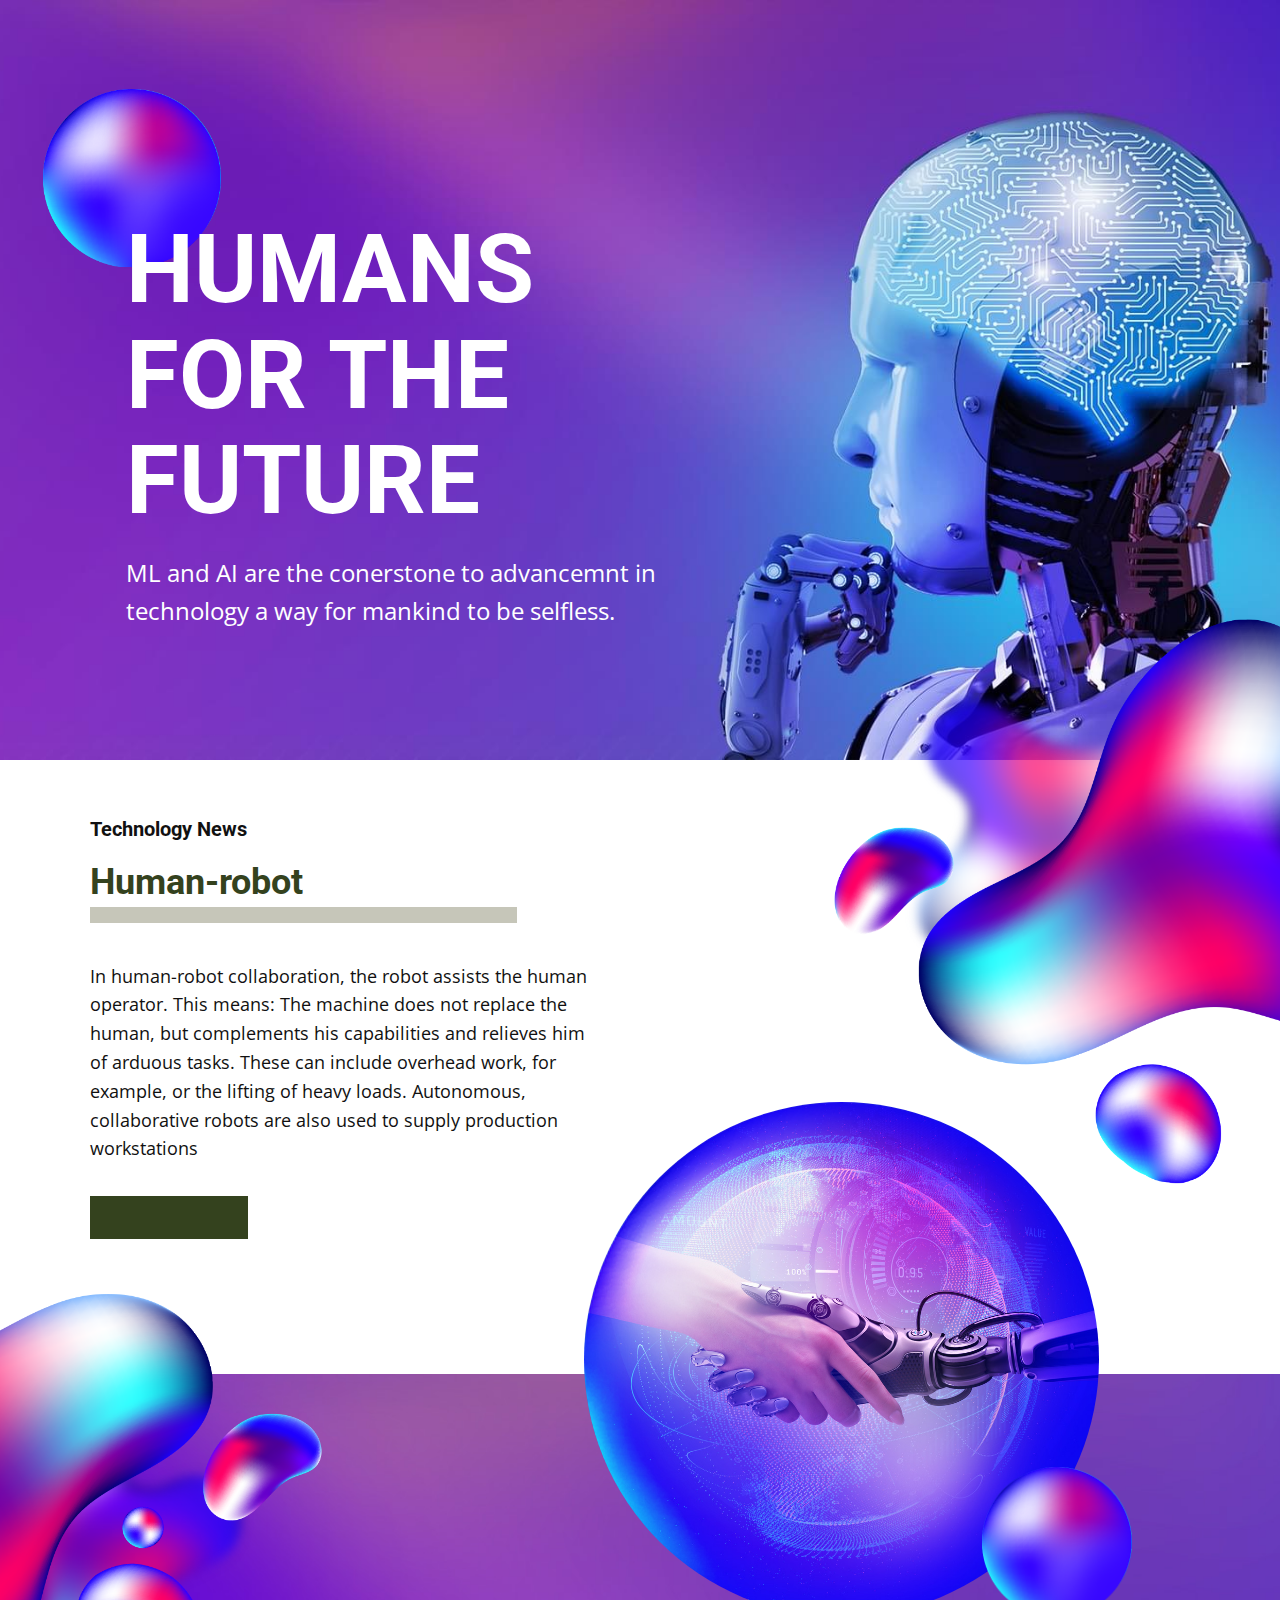
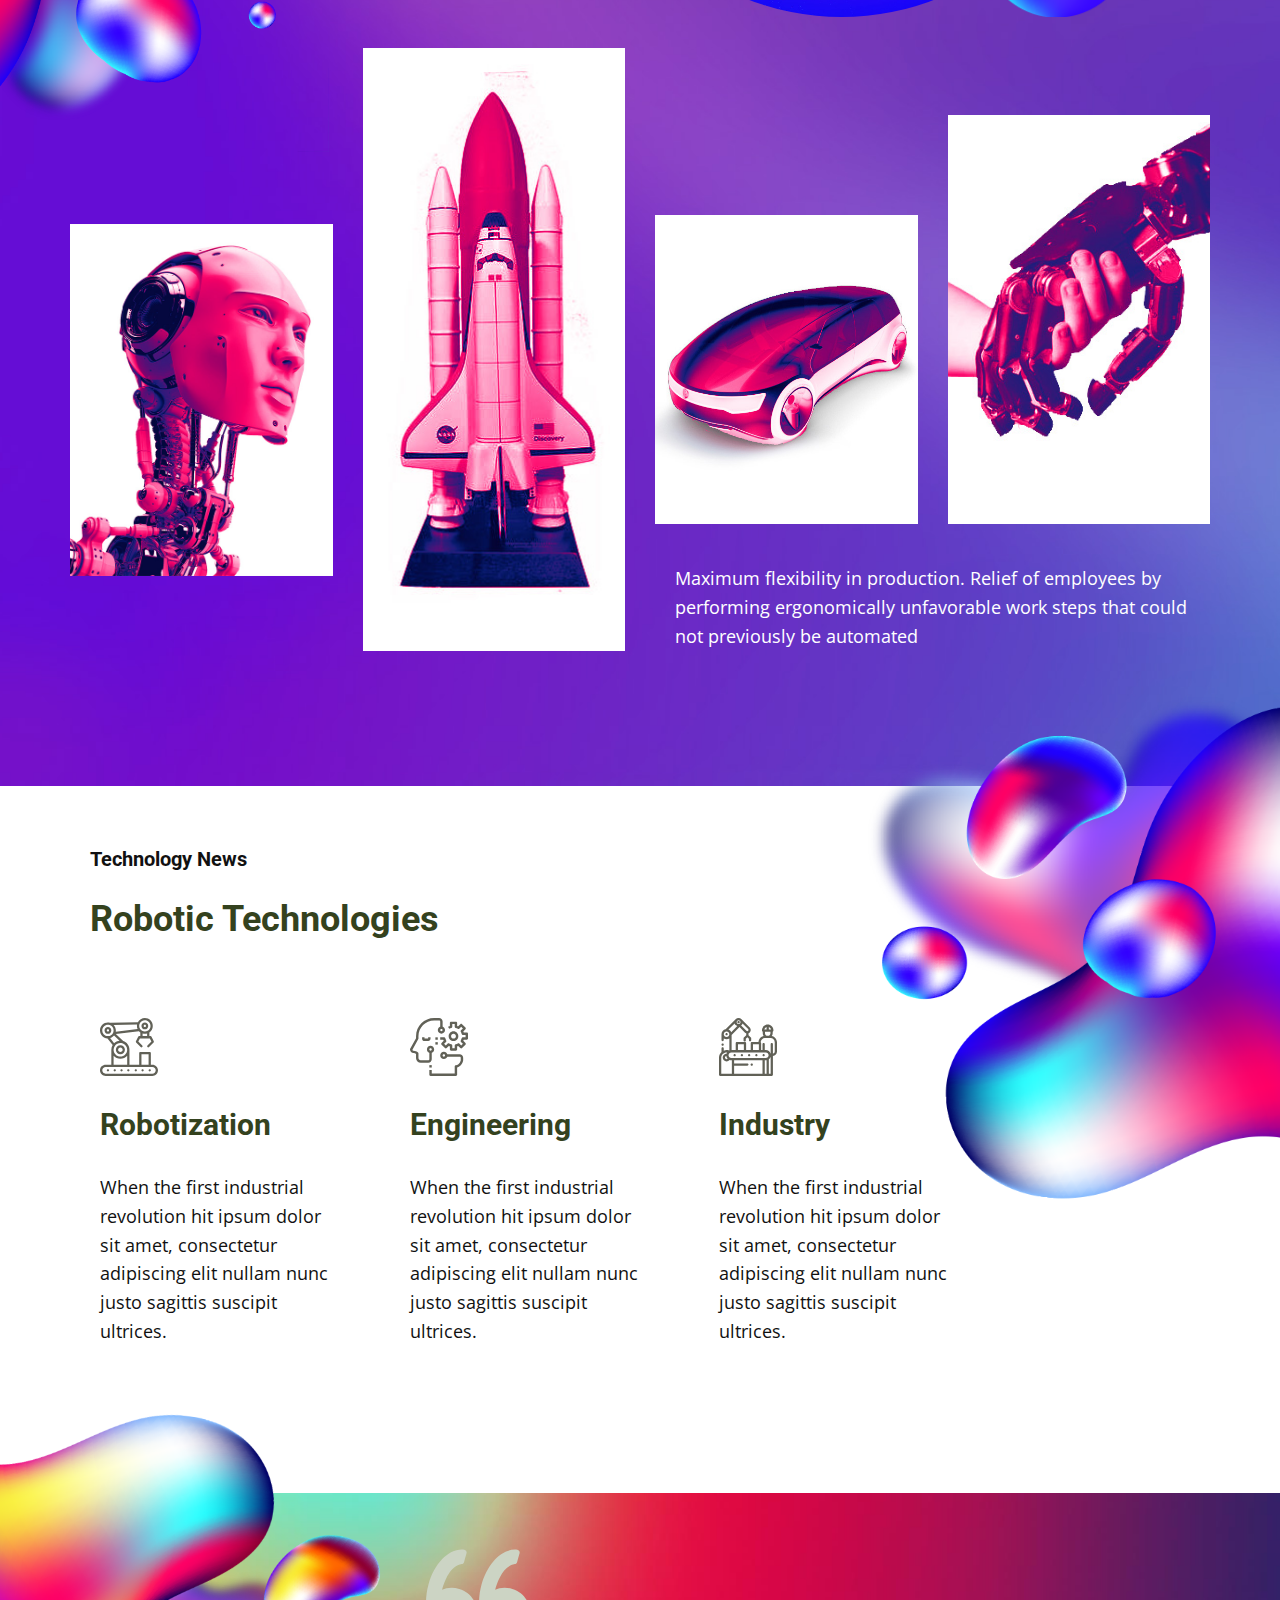
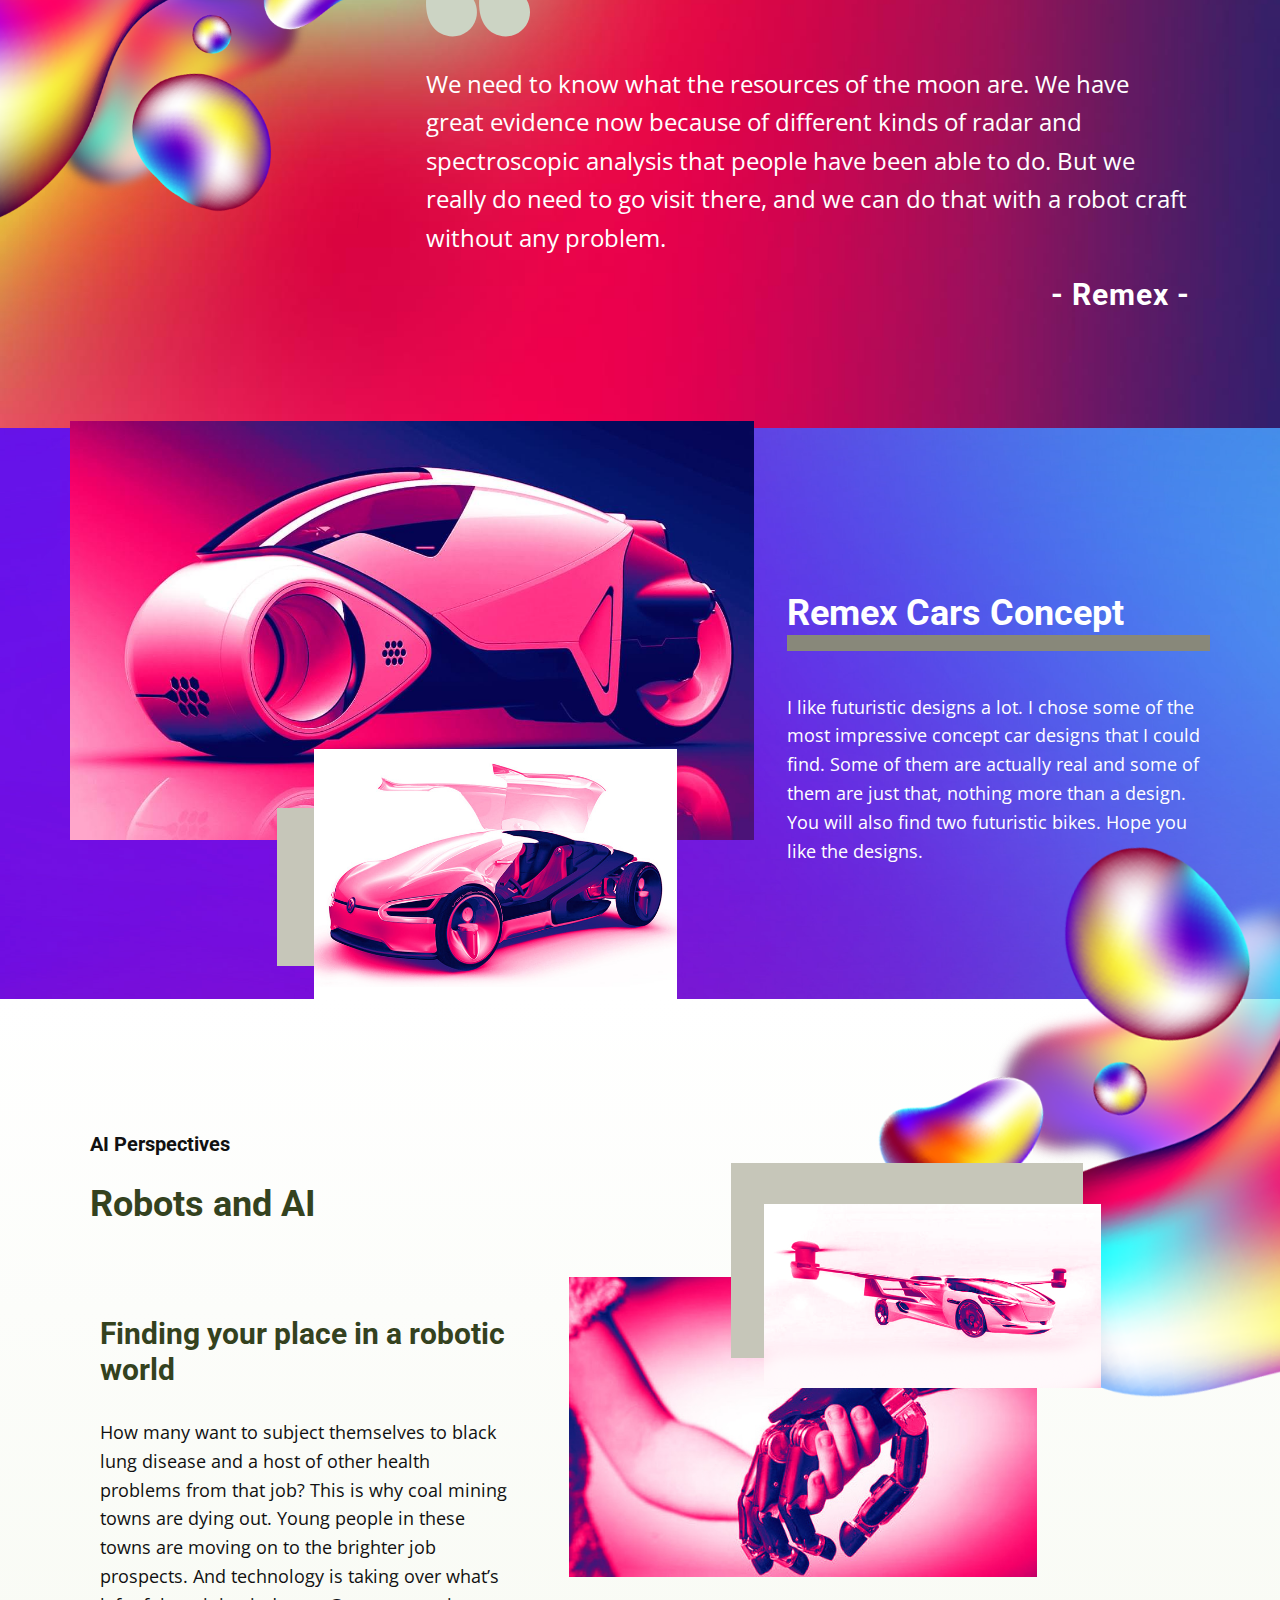
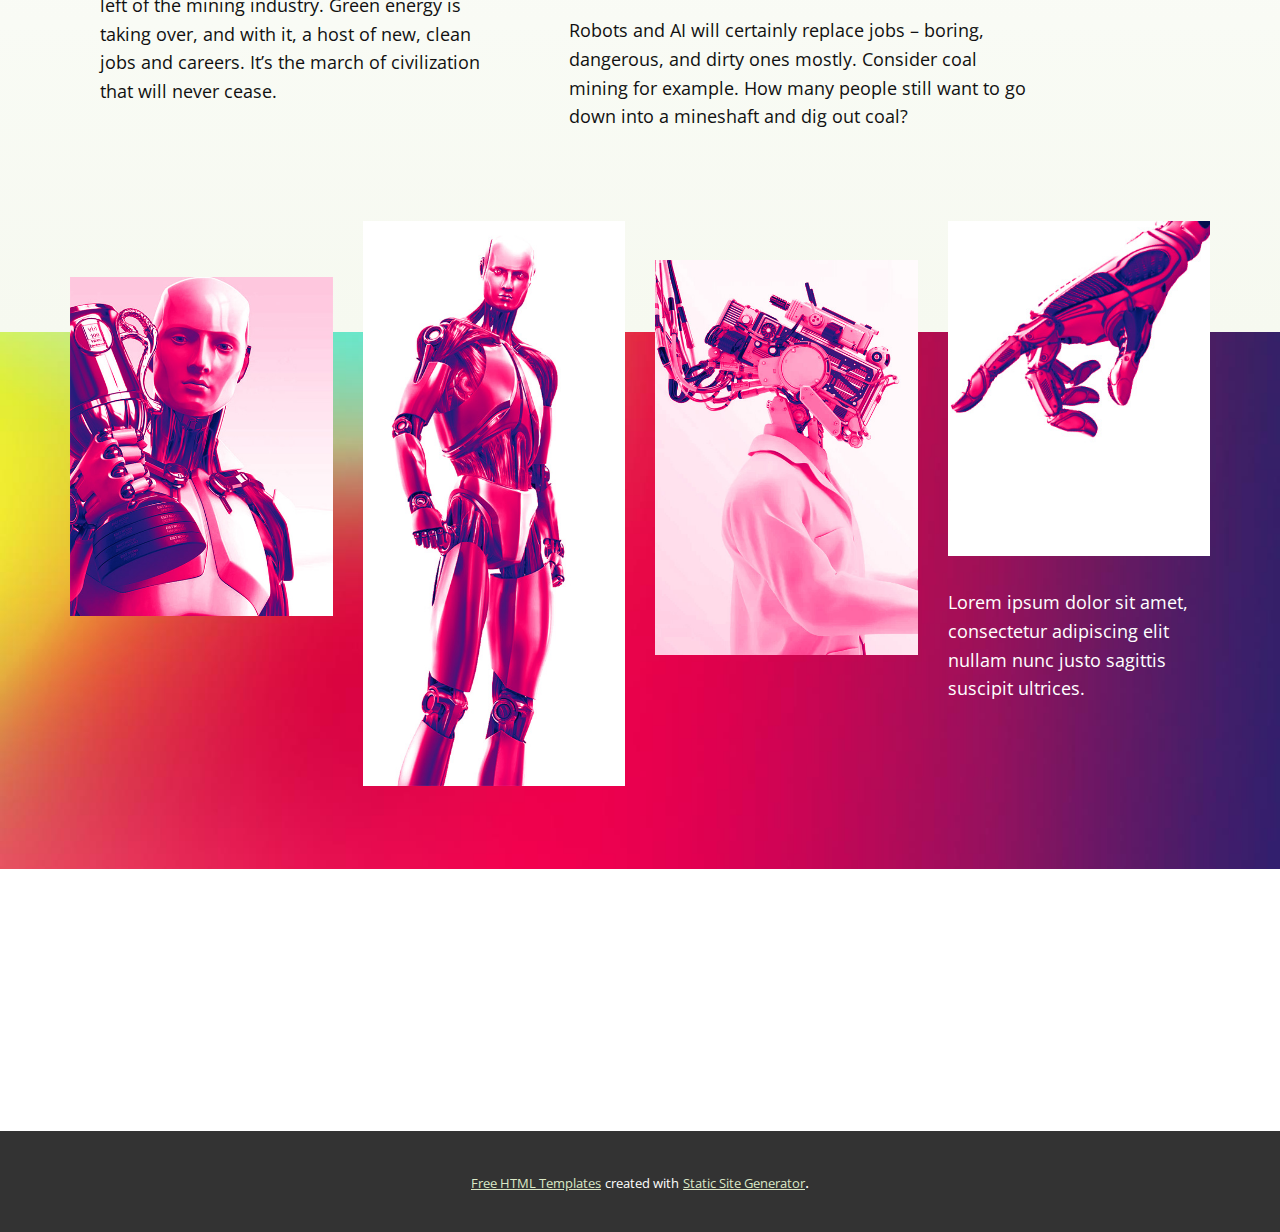
==== index.html @ 930909c8 "modified" ====
<!DOCTYPE html>
<html style="font-size: 16px;" lang="en"><head>
    <meta name="viewport" content="width=device-width, initial-scale=1.0">
    <meta charset="utf-8">
    <meta name="keywords" content="Humans for the Future, Human-robot, Robotic Technologies, Concept Cars, Robots and AI">
    <meta name="description" content="">
    <title>AI Project</title>
    <link rel="stylesheet" href="nicepage.css" media="screen">
    <link rel="stylesheet" href="Home.css" media="screen"> 
    <script class="u-script" type="text/javascript" src="jquery.js" defer=""></script>
    <script class="u-script" type="text/javascript" src="nicepage.js" defer=""></script>
    <meta name="generator" content="Nicepage 5.7.9, nicepage.com">
    <link id="u-theme-google-font" rel="stylesheet" href="https://fonts.googleapis.com/css?family=Roboto:100,100i,300,300i,400,400i,500,500i,700,700i,900,900i|Open+Sans:300,300i,400,400i,500,500i,600,600i,700,700i,800,800i">
    
    
    
    
    
    
    
    
    
    <script type="application/ld+json">{
		"@context": "http://schema.org",
		"@type": "Organization",
		"name": "",
		"logo": "images/default-logo.png"
}</script>
    <meta name="theme-color" content="#34421e">
    <meta property="og:title" content="Home">
    <meta property="og:type" content="website">
  <meta data-intl-tel-input-cdn-path="intlTelInput/"></head>
  <body data-home-page="Home.html" data-home-page-title="Home" class="u-body u-xl-mode" data-lang="en">

          
        
          <div class="u-nav-container-collapse">
            <div class="u-align-center u-black u-container-style u-inner-container-layout u-opacity u-opacity-95 u-sidenav">
              <div class="u-inner-container-layout u-sidenav-overflow">
                <div class="u-menu-close"></div>
                <ul class="u-align-center u-nav u-popupmenu-items u-unstyled u-nav-2"><li class="u-nav-item"><a class="u-button-style u-nav-link" href="Home.html">Home</a>
</li><li class="u-nav-item"><a class="u-button-style u-nav-link" href="About.html">About</a>
</li><li class="u-nav-item"><a class="u-button-style u-nav-link" href="Contact.html">Contact</a>
</li></ul>
              </div>
            </div>
            <div class="u-black u-menu-overlay u-opacity u-opacity-70"></div>
          </div>
        </nav>
        <a href="#" class="u-image u-logo u-image-1" src="">
        </a>
      </div></header> 
    <section class="u-clearfix u-image u-section-1" id="sec-bceb">
      <div class="u-clearfix u-sheet u-sheet-1">
        <img src="images/circlegradient2.png" alt="" class="u-image u-image-default u-image-1">
        <div class="u-container-style u-group u-group-1">
          <div class="u-container-layout u-valign-middle-md u-container-layout-1">
            <h1 class="u-text u-text-body-alt-color u-title u-text-1">Humans for the Future</h1>
            <p class="u-large-text u-text u-text-body-alt-color u-text-variant u-text-2">ML and AI are the conerstone to advancemnt in technology a way for mankind to be selfless.</p>
          </div>
        </div>
      </div>
    </section>
    <section class="u-clearfix u-section-2" id="sec-e50a">
      <img src="images/bubbles2.png" alt="" class="u-image u-image-default u-image-1">
      <div class="u-container-style u-expanded-width-xs u-group u-group-1">
        <div class="u-container-layout u-container-layout-1">
          <h5 class="u-text u-text-1">Technology News</h5>
          <div class="u-border-16 u-border-palette-2-light-1 u-line u-line-horizontal u-line-1"></div>
          <h2 class="u-text u-text-palette-1-base u-text-2">Human-robot</h2>
          <p class="u-text u-text-3">In human-robot collaboration, the robot assists the human operator. This means: The machine does not replace the human, but complements his capabilities and relieves him of arduous tasks. These can include overhead work, for example,
                        or the lifting of heavy loads. Autonomous, collaborative robots are also used to supply production workstations</p>
          <a href="https://nicepage.com/k/home-improvement-website-templates" class="u-btn u-button-style u-text-palette-1-base u-btn-1">learn more</a>
        </div>
      </div>
    </section>
    <section class="u-clearfix u-image u-section-3" id="sec-1848" data-image-width="1980" data-image-height="1038">
      <img src="images/bubbles.png" alt="" class="u-image u-image-default u-image-1" data-image-width="700" data-image-height="813">
      <img src="images/2.jpg" alt="" class="u-border-no-bottom u-border-no-left u-border-no-right u-border-no-top u-image u-image-circle u-image-2">
      <img src="images/circlegradient2.png" alt="" class="u-image u-image-contain u-image-default u-image-3" data-image-width="307" data-image-height="307">
      <div class="u-clearfix u-expanded-width-sm u-expanded-width-xs u-gutter-30 u-layout-wrap u-layout-wrap-1">
        <div class="u-layout">
          <div class="u-layout-row">
            <div class="u-container-style u-layout-cell u-left-cell u-size-15 u-size-30-md u-layout-cell-1">
              <div class="u-container-layout">
                <img class="u-expanded-width u-image u-image-4" src="images/788.jpg">
              </div>
            </div>
            <div class="u-container-style u-layout-cell u-size-15 u-size-30-md u-layout-cell-2">
              <div class="u-container-layout">
                <img class="u-expanded-width u-image u-image-5" src="images/Untitled8.jpg">
              </div>
            </div>
            <div class="u-container-style u-layout-cell u-size-15 u-size-30-md u-layout-cell-3">
              <div class="u-container-layout">
                <img class="u-expanded-width u-image u-image-6" src="images/Untitled10.jpg">
              </div>
            </div>
            <div class="u-container-style u-image u-layout-cell u-right-cell u-size-15 u-size-30-md u-image-7">
              <div class="u-container-layout"></div>
            </div>
          </div>
        </div>
      </div>
      <div class="u-container-style u-expanded-width-sm u-expanded-width-xs u-group u-group-1">
        <div class="u-container-layout u-container-layout-5">
          <p class="u-text u-text-body-alt-color u-text-1">Maximum flexibility in production. Relief of employees by performing ergonomically unfavorable work steps that could not previously be automated&nbsp;</p>
        </div>
      </div>
    </section>
    <section class="u-clearfix u-section-4" id="carousel_b746">
      <img src="images/bubbles4.png" alt="" class="u-image u-image-default u-image-1">
      <div class="u-container-style u-expanded-width-xs u-group u-group-1">
        <div class="u-container-layout u-container-layout-1">
          <h5 class="u-text u-text-1">Technology News</h5>
          <h2 class="u-text u-text-palette-1-base u-text-2">Robotic Technologies</h2>
        </div>
      </div>
      <div class="u-clearfix u-expanded-width-md u-expanded-width-sm u-expanded-width-xs u-gutter-10 u-layout-spacing-vertical u-layout-wrap u-layout-wrap-1">
        <div class="u-layout">
          <div class="u-layout-row">
            <div class="u-align-left u-container-style u-layout-cell u-left-cell u-size-20 u-size-20-md u-layout-cell-1">
              <div class="u-container-layout u-valign-middle-xs u-container-layout-2"><span class="u-align-left u-icon u-text-palette-2-base u-icon-1"><svg class="u-svg-link" preserveAspectRatio="xMidYMin slice" viewBox="0 0 512 512" style=""><use xmlns:xlink="http://www.w3.org/1999/xlink" xlink:href="#svg-5cb5"></use></svg><svg class="u-svg-content" viewBox="0 0 512 512" x="0px" y="0px" id="svg-5cb5" style="enable-background:new 0 0 512 512;"><g><g><path d="M438.942,451.898c-5.518,0-9.997,4.479-9.997,9.997s4.479,9.997,9.997,9.997s9.997-4.479,9.997-9.997    S444.46,451.898,438.942,451.898z"></path>
</g>
</g><g><g><path d="M375.962,451.898c-5.518,0-9.997,4.479-9.997,9.997s4.479,9.997,9.997,9.997s9.997-4.479,9.997-9.997    S381.48,451.898,375.962,451.898z"></path>
</g>
</g><g><g><path d="M315.981,451.898c-5.518,0-9.997,4.479-9.997,9.997s4.479,9.997,9.997,9.997s9.997-4.479,9.997-9.997    S321.499,451.898,315.981,451.898z"></path>
</g>
</g><g><g><path d="M250.002,451.898c-5.518,0-9.997,4.479-9.997,9.997s4.479,9.997,9.997,9.997s9.997-4.479,9.997-9.997    S255.52,451.898,250.002,451.898z"></path>
</g>
</g><g><g><path d="M190.021,451.898c-5.518,0-9.997,4.479-9.997,9.997s4.479,9.997,9.997,9.997s9.997-4.479,9.997-9.997    S195.539,451.898,190.021,451.898z"></path>
</g>
</g><g><g><path d="M130.04,451.898c-5.518,0-9.997,4.479-9.997,9.997s4.479,9.997,9.997,9.997s9.997-4.479,9.997-9.997    S135.558,451.898,130.04,451.898z"></path>
</g>
</g><g><g><path d="M70.059,451.898c-5.518,0-9.997,4.479-9.997,9.997s4.479,9.997,9.997,9.997s9.997-4.479,9.997-9.997    S75.577,451.898,70.059,451.898z"></path>
</g>
</g><g><g><path d="M461.935,411.83h-12.996V309.943c0-5.521-4.476-9.997-9.997-9.997h-82.974c-5.521,0-9.997,4.476-9.997,9.997V411.83    h-85.973V279.952c0-17.576-5.593-34.255-16.176-48.233c-9.723-12.843-23.341-22.586-38.547-27.651l-65.612-62.422l204.269-24.848    c3.594,4.004,7.617,7.559,12.035,10.634v32.558h-9.997c-3.787,0-7.248,2.139-8.941,5.526l-19.994,39.987    c-1.924,3.849-1.17,8.497,1.872,11.539l39.987,39.987c3.904,3.904,10.234,3.904,14.139,0c3.904-3.904,3.904-10.234,0-14.139    l-34.893-34.892l14.009-28.016h87.612l14.009,28.016l-34.893,34.892c-3.904,3.904-3.904,10.234,0,14.139    c1.952,1.952,4.511,2.928,7.069,2.928c2.558,0,5.117-0.976,7.069-2.928l39.987-39.987c3.042-3.043,3.797-7.691,1.872-11.539    l-19.994-39.987c-1.693-3.387-5.155-5.526-8.941-5.526h-9.997v-32.554c18.63-13.008,29.99-34.497,29.99-57.418    c0-38.586-31.392-69.978-69.978-69.978c-25.977,0-49.492,14.25-61.618,36.801L90.729,42.03c-0.877,0.019-1.719,0.161-2.524,0.39    c-5.905-1.579-11.988-2.392-18.146-2.392c-38.586,0-69.978,31.392-69.978,69.978c0,37.28,29.305,67.839,66.088,69.864    l45.451,58.657c-7.583,12.456-11.57,26.627-11.57,41.425v131.877H50.065c-13.368,0-25.939,5.209-35.397,14.668    C5.209,435.956,0,448.526,0,461.895c0,27.606,22.459,50.065,50.065,50.065h411.87c13.368,0,25.939-5.209,35.397-14.668    c9.459-9.458,14.668-22.029,14.668-35.397C512,434.289,489.541,411.83,461.935,411.83z M415.949,159.99h-39.987v-22.91    c6.457,1.921,13.194,2.916,19.994,2.916c6.8,0,13.537-0.995,19.994-2.916V159.99z M349.882,50.598    c0-0.001,0.001-0.002,0.001-0.003c7.839-18.565,25.923-30.56,46.072-30.56c27.561,0,49.984,22.423,49.984,49.984    c0,17.79-9.579,34.382-25.001,43.301c-7.555,4.373-16.194,6.683-24.983,6.683c-8.789,0-17.429-2.311-24.985-6.684    c-5.817-3.365-10.82-7.784-14.874-13.143c-6.623-8.732-10.124-19.161-10.124-30.157C345.973,63.271,347.288,56.737,349.882,50.598    z M365.965,319.94h62.98v91.971h-62.98V319.94z M197.158,222.46c0.006,0.002,0.013,0.004,0.02,0.006    c25.216,7.501,42.827,31.14,42.827,57.487c0,33.074-26.907,59.981-59.981,59.981s-59.981-26.908-59.981-59.981    c0-13.049,4.117-25.449,11.907-35.864c11.45-15.327,28.973-24.117,48.074-24.117C185.884,219.971,191.648,220.808,197.158,222.46z     M240.005,332.767v79.144H120.043v-79.144c14.666,16.636,36.112,27.16,59.981,27.16S225.339,349.402,240.005,332.767z     M327.201,56.991c-0.803,4.264-1.223,8.612-1.223,13.027c0,9.831,2.009,19.336,5.87,28.109l-192.779,23.451    c0.632-3.798,0.968-7.659,0.968-11.572c0-18.577-7.315-35.853-19.619-48.611L327.201,56.991z M68.035,159.938    c-26.626-1.066-47.961-23.05-47.961-49.932c0-27.561,22.423-49.984,49.984-49.984c5.483,0,10.882,0.883,16.046,2.624    c20.3,6.876,33.938,25.908,33.938,47.36c0,6.748-1.316,13.282-3.913,19.426c-0.683,1.617-1.479,3.251-2.354,4.834    c-8.258,14.844-23.587,24.476-40.49,25.594C71.573,159.424,69.761,159.441,68.035,159.938z M89.422,177.238    c13.526-3.916,25.662-11.866,34.681-22.8l48.266,45.919c-17.976,1.753-34.932,9.62-47.902,22.108L89.422,177.238z M483.079,483.04    c-5.651,5.651-13.161,8.764-21.144,8.764H50.065c-16.493,0-29.909-13.417-29.909-29.91c0-7.983,3.113-15.493,8.765-21.145    c5.651-5.651,13.161-8.764,21.144-8.764h59.981c0.414,0,0.82-0.032,1.221-0.081h137.515c0.401,0.049,0.807,0.081,1.221,0.081    h105.966c0.414,0,0.82-0.032,1.221-0.081h80.534c0.401,0.049,0.807,0.081,1.221,0.081h22.993c16.492,0,29.909,13.417,29.909,29.91    C491.844,469.878,488.731,477.388,483.079,483.04z"></path>
</g>
</g><g><g><path d="M395.956,40.028c-16.537,0-29.991,13.454-29.991,29.991c0,16.537,13.454,29.99,29.991,29.99    c16.537,0,29.99-13.454,29.99-29.99C425.946,53.482,412.492,40.028,395.956,40.028z M395.956,80.016    c-5.512,0-9.997-4.485-9.997-9.997s4.485-9.997,9.997-9.997s9.997,4.485,9.997,9.997S401.468,80.016,395.956,80.016z"></path>
</g>
</g><g><g><path d="M70.059,80.016c-16.537,0-29.991,13.454-29.991,29.991c0,16.537,13.454,29.99,29.991,29.99s29.991-13.454,29.991-29.99    C100.049,93.469,86.596,80.016,70.059,80.016z M70.059,120.003c-5.512,0-9.997-4.485-9.997-9.997c0-5.512,4.485-9.997,9.997-9.997    s9.997,4.485,9.997,9.997C80.056,115.518,75.571,120.003,70.059,120.003z"></path>
</g>
</g><g><g><path d="M180.024,239.965c-22.049,0-39.987,17.937-39.987,39.987c0,22.049,17.938,39.987,39.987,39.987    s39.987-17.938,39.987-39.987C220.011,257.903,202.073,239.965,180.024,239.965z M180.024,299.946    c-11.025,0-19.994-8.969-19.994-19.994c0-11.024,8.969-19.994,19.994-19.994c11.024,0,19.994,8.969,19.994,19.994    C200.018,290.977,191.049,299.946,180.024,299.946z"></path>
</g>
</g></svg></span>
                <h3 class="u-text u-text-palette-1-base u-text-3">Robotization</h3>
                <p class="u-text u-text-4">When the first industrial revolution hit ipsum dolor sit amet, consectetur adipiscing elit nullam nunc justo sagittis suscipit ultrices.</p>
              </div>
            </div>
            <div class="u-align-left u-container-style u-layout-cell u-size-20 u-size-20-md u-layout-cell-2">
              <div class="u-container-layout u-valign-middle-xs u-container-layout-3"><span class="u-align-left u-icon u-text-palette-2-base u-icon-2"><svg class="u-svg-link" preserveAspectRatio="xMidYMin slice" viewBox="0 0 512.014 512.014" style=""><use xmlns:xlink="http://www.w3.org/1999/xlink" xlink:href="#svg-58b4"></use></svg><svg class="u-svg-content" viewBox="0 0 512.014 512.014" x="0px" y="0px" id="svg-58b4" style="enable-background:new 0 0 512.014 512.014;"><g><g><path d="M256.013,0.014h-42.667c-88.324,0.1-159.9,71.676-160,160v17.931L1.336,272.195c-0.866,1.579-1.321,3.351-1.323,5.152    c-0.018,0.606-0.018,1.213,0,1.819c0.502,17.171,14.829,30.684,32,30.181c7.758,0.431,15.2,3.218,21.333,7.989v34.677    c-0.024,0.815-0.024,1.631,0,2.447c0.676,22.888,19.778,40.896,42.667,40.22h64c0.606,0.018,1.213,0.018,1.819,0    c17.171-0.502,30.684-14.829,30.181-32v-64H170.68v64c0.062,0.634,0.062,1.273,0,1.907c-0.527,5.365-5.302,9.286-10.667,8.76h-64    c-0.851,0.054-1.705,0.054-2.556,0c-11.076-0.706-19.483-10.257-18.777-21.333v-39.765c0.001-3.055-1.308-5.964-3.595-7.989    c-10.698-9.857-24.539-15.612-39.072-16.245c-0.047,0.006-0.095,0.011-0.142,0.016c-5.143,0.545-9.755-3.182-10.301-8.326    l51.787-93.867c0.866-1.579,1.321-3.351,1.323-5.152v-20.672C74.768,83.467,136.8,21.435,213.347,21.347h42.539    c0.649-0.069,1.304-0.073,1.954-0.012c5.39,0.507,9.348,5.288,8.841,10.678v53.333h21.333V32.014c0.018-0.606,0.018-1.213,0-1.819    C287.511,13.024,273.184-0.489,256.013,0.014z"></path>
</g>
</g><g><g><path d="M437.347,320.014H320.013v21.333h117.333c0.634-0.062,1.273-0.062,1.907,0c5.365,0.527,9.287,5.302,8.76,10.667v20.16    c-1.536,6.368-11.819,43.84-42.667,43.84c-5.891,0-10.667,4.776-10.667,10.667v64H192.013v-32H170.68v42.667    c0,5.891,4.776,10.667,10.667,10.667h224v0c5.891,0,10.667-4.776,10.667-10.667v-64.939c33.344-6.304,49.237-41.483,53.12-60.928    c0.143-0.702,0.214-1.417,0.213-2.133v-21.333c0.018-0.606,0.018-1.213,0-1.819C468.845,333.024,454.518,319.511,437.347,320.014z    "></path>
</g>
</g><g><g><path d="M501.347,128.014h-26.891c-1.129-3.169-2.421-6.277-3.872-9.312l19.029-19.029c4.164-4.165,4.164-10.917,0-15.083    l-30.176-30.176c-4.165-4.164-10.917-4.164-15.083,0l-19.029,19.029c-3.036-1.445-6.144-2.733-9.312-3.861V42.68    c0-5.891-4.776-10.667-10.667-10.667H362.68c-5.891,0-10.667,4.776-10.667,10.667v26.901c-5.808,2.051-11.402,4.662-16.704,7.797    l10.837,18.368c5.998-3.531,12.461-6.206,19.2-7.947c4.709-1.216,7.999-5.462,8-10.325V53.347h21.333v24.128    c-0.006,4.861,3.275,9.111,7.979,10.336c6.739,1.741,13.202,4.416,19.2,7.947c4.192,2.477,9.529,1.801,12.971-1.643l17.067-17.067    l15.093,15.061l-17.067,17.067c-3.447,3.439-4.127,8.777-1.653,12.971c3.538,5.997,6.22,12.46,7.968,19.2    c1.215,4.705,5.456,7.994,10.315,8h24.128v21.323h-24.107c-4.859,0.006-9.1,3.295-10.315,8c-1.748,6.74-4.43,13.203-7.968,19.2    c-2.474,4.194-1.794,9.531,1.653,12.971l17.067,17.067l-15.083,15.083l-17.067-17.067c-3.442-3.444-8.779-4.12-12.971-1.643    c-5.998,3.531-12.461,6.206-19.2,7.947c-4.709,1.216-7.999,5.462-8,10.325v24.128h-21.333v-24.117    c-0.001-4.863-3.291-9.11-8-10.325c-6.739-1.741-13.202-4.416-19.2-7.947c-4.192-2.477-9.529-1.801-12.971,1.643L316.12,243    l-15.083-15.083l17.067-17.067c3.447-3.439,4.128-8.777,1.653-12.971c-3.538-5.997-6.22-12.46-7.968-19.2    c-1.215-4.705-5.456-7.994-10.315-8H266.68v21.333h26.901c1.125,3.169,2.414,6.277,3.861,9.312l-19.029,19.029    c-4.164,4.165-4.164,10.917,0,15.083l30.176,30.176c4.165,4.164,10.917,4.164,15.083,0l19.029-19.029    c3.036,1.445,6.144,2.733,9.312,3.861v26.901c0,5.891,4.776,10.667,10.667,10.667h42.667l0,0c5.891,0,10.667-4.776,10.667-10.667    v-26.891c3.168-1.128,6.276-2.417,9.312-3.861l19.029,19.019c4.165,4.164,10.917,4.164,15.083,0l30.176-30.176    c4.164-4.165,4.164-10.917,0-15.083l-19.04-19.029c1.451-3.035,2.743-6.143,3.872-9.312h26.901    c5.891,0,10.667-4.776,10.667-10.667V138.68C512.013,132.789,507.238,128.014,501.347,128.014z"></path>
</g>
</g><g><g><path d="M384.013,117.347c-23.564,0-42.667,19.103-42.667,42.667s19.102,42.667,42.667,42.667    c23.564,0,42.667-19.103,42.667-42.667S407.578,117.347,384.013,117.347z M384.013,181.347c-11.782,0-21.333-9.551-21.333-21.333    c0-11.782,9.551-21.333,21.333-21.333c11.782,0,21.333,9.551,21.333,21.333C405.347,171.796,395.796,181.347,384.013,181.347z"></path>
</g>
</g><g><g><path d="M160.013,170.68v10.667h-32V170.68H106.68v10.667c-0.006,0.295-0.006,0.589,0,0.884    c0.244,11.538,9.795,20.693,21.333,20.449h32c0.295,0.006,0.589,0.006,0.884,0c11.538-0.244,20.693-9.795,20.449-21.333V170.68    H160.013z"></path>
</g>
</g><g><g><path d="M298.68,298.68c-17.673,0-32,14.327-32,32c0,17.673,14.327,32,32,32c17.673,0,32-14.327,32-32    C330.68,313.007,316.353,298.68,298.68,298.68z M298.68,341.347c-5.891,0-10.667-4.776-10.667-10.667    c0-5.891,4.776-10.667,10.667-10.667c5.891,0,10.667,4.776,10.667,10.667C309.347,336.571,304.571,341.347,298.68,341.347z"></path>
</g>
</g><g><g><path d="M181.347,245.347c-17.673,0-32,14.327-32,32c0,17.673,14.327,32,32,32c17.673,0,32-14.327,32-32    C213.347,259.674,199.02,245.347,181.347,245.347z M181.347,288.014c-5.891,0-10.667-4.776-10.667-10.667    c0-5.891,4.776-10.667,10.667-10.667c5.891,0,10.667,4.776,10.667,10.667C192.013,283.238,187.238,288.014,181.347,288.014z"></path>
</g>
</g><g><g><path d="M277.347,74.68c-17.673,0-32,14.327-32,32c0,17.673,14.327,32,32,32c17.673,0,32-14.327,32-32    C309.347,89.007,295.02,74.68,277.347,74.68z M277.347,117.347c-5.891,0-10.667-4.776-10.667-10.667s4.776-10.667,10.667-10.667    c5.891,0,10.667,4.776,10.667,10.667S283.238,117.347,277.347,117.347z"></path>
</g>
</g><g><g><rect x="224.013" y="170.68" width="21.333" height="21.333"></rect>
</g>
</g><g><g><rect x="224.013" y="213.347" width="21.333" height="21.333"></rect>
</g>
</g><g><g><rect x="170.68" y="416.014" width="21.333" height="21.333"></rect>
</g>
</g></svg></span>
                <h3 class="u-text u-text-palette-1-base u-text-5">Engineering</h3>
                <p class="u-text u-text-6">When the first industrial revolution hit ipsum dolor sit amet, consectetur adipiscing elit nullam nunc justo sagittis suscipit ultrices.</p>
              </div>
            </div>
            <div class="u-align-left u-container-style u-layout-cell u-right-cell u-size-20 u-size-20-md u-layout-cell-3">
              <div class="u-container-layout u-valign-middle-xs u-container-layout-4"><span class="u-align-left u-icon u-text-palette-2-base u-icon-3"><svg class="u-svg-link" preserveAspectRatio="xMidYMin slice" viewBox="0 0 512 512" style=""><use xmlns:xlink="http://www.w3.org/1999/xlink" xlink:href="#svg-cdce"></use></svg><svg class="u-svg-content" viewBox="0 0 512 512" id="svg-cdce"><path d="m466.070312 158.75c4.988282-7.136719 7.929688-15.808594 7.929688-25.15625v-13.039062c3.832031-1.402344 6.574219-5.070313 6.574219-9.386719v-3.097657c0-27.886718-22.6875-50.574218-50.574219-50.574218s-50.574219 22.6875-50.574219 50.574218v3.097657c0 4.316406 2.742188 7.984375 6.574219 9.386719v13.039062c0 9.347656 2.9375 18.019531 7.929688 25.15625-25.0625 5.132812-44.222657 26.628906-45.8125 52.796875h-58.117188c-5.523438 0-10 4.476563-10 10v62h-40.566406v-62c0-5.523437-4.480469-10-10-10h-72c-5.523438 0-10 4.476563-10 10v62h-36v-133.421875l69.703125-69.703125 46.523437 46.519531c3.707032 3.710938 8.136719 6.273438 12.839844 7.695313v16.886719l-20.902344 20.902343c-1.875 1.875-2.929687 4.417969-2.929687 7.070313v18.46875c0 5.519531 4.480469 10 10 10 5.523437 0 10-4.480469 10-10v-14.324219l13.832031-13.832031 13.832031 13.832031v12.824219c0 5.523437 4.480469 10 10 10 5.523438 0 10-4.476563 10-10v-16.96875c0-2.652344-1.054687-5.195313-2.929687-7.070313l-20.902344-20.902343v-17.59375c3.9375-1.5 7.628906-3.824219 10.796875-6.988282 5.828125-5.828125 9.039063-13.578125 9.039063-21.820312 0-8.242188-3.210938-15.988282-9.039063-21.816406l-72.574219-72.578126c-.019531-.015624-.039062-.03125-.054687-.046874-14.355469-14.265626-37.640625-14.238282-51.964844.078124l-88.542969 88.542969c-20.5625 4.011719-36.136718 22.152344-36.136718 43.875v51.789063c0 5.519531 4.480468 10 10 10 5.523437 0 10-4.480469 10-10v-14.558594c7.082031 4.71875 15.578124 7.472656 24.703124 7.472656 9.128907 0 17.625-2.753906 24.707032-7.472656v106.714844c-.472656.199218-.933594.414062-1.398438.628906-7.449218-2.777344-15.277344-4.203125-23.308594-4.203125-8.726562 0-17.058593 1.699219-24.703124 4.757813v-19.34375c0-5.519532-4.476563-10-10-10-5.523438 0-10 4.480468-10 10v31.816406c-13.515626 12.222656-22.023438 29.882812-22.023438 49.496094v151.691406c0 5.519531 4.476562 10 10 10h456c5.519531 0 10-4.480469 10-10v-166.808594c20.078125-1.363281 36-18.125 36-38.546875v-81.546875c0-27.738281-19.75-50.953125-45.929688-56.3125zm-36.609374-1.167969c-12.984376-.289062-23.460938-10.933593-23.460938-23.988281v-12.425781h48v12.425781c0 13.054688-10.476562 23.699219-23.460938 23.988281zm30.328124-56.414062h-19.789062v-21.988281c9.835938 3.417968 17.410156 11.71875 19.789062 21.988281zm-39.789062-21.988281v21.988281h-19.789062c2.378906-10.269531 9.953124-18.570313 19.789062-21.988281zm-7 224.367187c13.785156 0 25 11.214844 25 25s-11.214844 25-25 25h-304c-13.785156 0-25-11.214844-25-25s11.214844-25 25-25zm-9 70h9c2.382812 0 4.71875-.191406 7-.546875v118.964844h-16zm-339.46875-38.097656c1.421875 9.21875 5.664062 17.515625 11.800781 23.996093-2.554687 2.414063-5.964843 3.8125-9.605469 3.8125-7.71875 0-14-6.277343-14-14 0-6.96875 5.125-12.75 11.804688-13.808593zm235.46875-103.902344h52v52h-52zm-132.566406 0h52v52h-52zm-20.585938-168.914063c4.210938 4.207032 9.261719 7.261719 14.777344 9.015626l-53.84375 53.84375c-4.601562-10.636719-13.210938-19.144532-23.921875-23.605469l54.007813-54.003907c1.71875 5.394532 4.707031 10.472657 8.980468 14.75zm113.488282 42.488282c0 2.898437-1.132813 5.625-3.183594 7.675781-4.230469 4.234375-11.121094 4.234375-15.351563 0l-46.523437-46.519531 3.476562-3.472656c4.199219-4.203126 7.25-9.246094 9.015625-14.746094l49.382813 49.386718c2.050781 2.050782 3.183594 4.777344 3.183594 7.675782zm-75.726563-80.21875c3.175781 3.171875 4.921875 7.390625 4.921875 11.878906 0 4.089844-1.464844 7.945312-4.121094 11-.269531.21875-.535156.453125-.789062.707031-6.515625 6.515625-17.117188 6.515625-23.632813 0-6.511719-6.515625-6.511719-17.113281 0-23.628906.152344-.152344.289063-.3125.429688-.472656 6.585937-6.011719 16.824219-5.855469 23.191406.515625zm-117.882813 142.976562c-13.621093 0-24.703124-11.082031-24.703124-24.703125 0-13.625 11.082031-24.707031 24.703124-24.707031 13.625 0 24.707032 11.082031 24.707032 24.707031 0 13.621094-11.082032 24.703125-24.707032 24.703125zm-46.726562 182.394532c0-25.765626 20.960938-46.726563 46.726562-46.726563 1.589844 0 3.164063.082031 4.722657.238281-2.328125 3.519532-4.179688 7.378906-5.449219 11.492188-18.414062.390625-33.273438 15.476562-33.273438 33.980468 0 18.75 15.253907 34 34 34 10.414063 0 20.046876-4.703124 26.425782-12.601562 4.933594 1.863281 10.273437 2.890625 15.847656 2.890625h4.457031v118.414063h-93.457031zm364 141.691406h-250.542969v-70.417969h117.042969c5.523438 0 10-4.480469 10-10 0-5.523437-4.476562-10-10-10h-117.042969v-28h250.542969zm56 0v-127.441406c7.488281-5.636719 13.167969-13.546876 16-22.699219v150.140625zm52-195.355469c0 9.382813-6.972656 17.148437-16 18.441406v-85.023437c0-5.523438-4.476562-10-10-10s-10 4.476562-10 10v62.082031.019531 23.140625c-5.679688-18.351562-22.808594-31.722656-43-31.722656h-9v-53.519531c0-5.523438-4.476562-10-10-10s-10 4.476562-10 10v53.519531h-12v-62c0-3.25-1.558594-6.132813-3.960938-7.957031.777344-19.988282 17.269532-36.007813 37.445313-36.007813h23.976563c.179687 0 .359374.011719.539062.011719.183594 0 .359375-.007812.539062-.011719h23.980469c20.667969 0 37.480469 16.8125 37.480469 37.480469zm0 0"></path><path d="m32.019531 244.964844c2.628907 0 5.210938-1.070313 7.070313-2.933594 1.871094-1.859375 2.929687-4.4375 2.929687-7.066406 0-2.632813-1.058593-5.210938-2.929687-7.070313-1.859375-1.863281-4.429688-2.929687-7.070313-2.929687-2.628906 0-5.210937 1.066406-7.070312 2.929687-1.859375 1.859375-2.929688 4.4375-2.929688 7.070313 0 2.628906 1.070313 5.207031 2.929688 7.066406 1.859375 1.863281 4.441406 2.933594 7.070312 2.933594zm0 0"></path><path d="m66.730469 133.171875c-2.640625 0-5.210938 1.070313-7.070313 2.929687-1.859375 1.863282-2.929687 4.441407-2.929687 7.070313 0 2.640625 1.070312 5.210937 2.929687 7.070313 1.859375 1.859374 4.429688 2.929687 7.070313 2.929687 2.628906 0 5.207031-1.070313 7.070312-2.929687 1.859375-1.859376 2.929688-4.4375 2.929688-7.070313 0-2.628906-1.070313-5.207031-2.929688-7.070313-1.863281-1.859374-4.441406-2.929687-7.070312-2.929687zm0 0"></path><path d="m165.730469 43.742188c1.867187 1.859374 4.4375 2.929687 7.070312 2.929687 2.636719 0 5.207031-1.070313 7.078125-2.929687 1.859375-1.859376 2.929688-4.4375 2.929688-7.070313 0-2.628906-1.070313-5.207031-2.929688-7.070313-1.871094-1.855468-4.441406-2.929687-7.078125-2.929687-2.632812 0-5.203125 1.070313-7.070312 2.929687-1.859375 1.863282-2.921875 4.441407-2.921875 7.070313 0 2.632813 1.0625 5.210937 2.921875 7.070313zm0 0"></path><path d="m202 318.542969c-2.628906 0-5.210938 1.070312-7.070312 2.929687-1.859376 1.863282-2.929688 4.441406-2.929688 7.070313 0 2.628906 1.070312 5.210937 2.929688 7.070312 1.859374 1.867188 4.441406 2.929688 7.070312 2.929688s5.210938-1.0625 7.070312-2.929688c1.859376-1.859375 2.929688-4.441406 2.929688-7.070312 0-2.628907-1.070312-5.210938-2.929688-7.070313-1.859374-1.859375-4.441406-2.929687-7.070312-2.929687zm0 0"></path><path d="m138 318.542969c-2.628906 0-5.210938 1.070312-7.070312 2.929687-1.859376 1.863282-2.929688 4.441406-2.929688 7.070313 0 2.640625 1.070312 5.210937 2.929688 7.070312 1.859374 1.859375 4.429687 2.929688 7.070312 2.929688 2.628906 0 5.210938-1.070313 7.070312-2.929688 1.859376-1.859375 2.929688-4.429687 2.929688-7.070312 0-2.628907-1.070312-5.210938-2.929688-7.070313-1.859374-1.859375-4.441406-2.929687-7.070312-2.929687zm0 0"></path><path d="m394 338.542969c2.628906 0 5.210938-1.0625 7.070312-2.929688 1.859376-1.859375 2.929688-4.429687 2.929688-7.070312 0-2.628907-1.070312-5.210938-2.929688-7.070313-1.859374-1.859375-4.441406-2.929687-7.070312-2.929687s-5.210938 1.070312-7.070312 2.929687c-1.859376 1.863282-2.929688 4.441406-2.929688 7.070313 0 2.640625 1.070312 5.210937 2.929688 7.070312 1.859374 1.871094 4.441406 2.929688 7.070312 2.929688zm0 0"></path><path d="m266 318.542969c-2.628906 0-5.210938 1.070312-7.070312 2.929687-1.859376 1.863282-2.929688 4.441406-2.929688 7.070313 0 2.628906 1.070312 5.210937 2.929688 7.070312 1.859374 1.867188 4.441406 2.929688 7.070312 2.929688s5.210938-1.0625 7.070312-2.929688c1.859376-1.859375 2.929688-4.429687 2.929688-7.070312 0-2.628907-1.070312-5.210938-2.929688-7.070313-1.859374-1.859375-4.441406-2.929687-7.070312-2.929687zm0 0"></path><path d="m330 318.542969c-2.628906 0-5.210938 1.070312-7.070312 2.929687-1.859376 1.863282-2.929688 4.441406-2.929688 7.070313 0 2.628906 1.070312 5.210937 2.929688 7.070312 1.859374 1.867188 4.441406 2.929688 7.070312 2.929688s5.210938-1.0625 7.070312-2.929688c1.859376-1.859375 2.929688-4.441406 2.929688-7.070312 0-2.628907-1.070312-5.210938-2.929688-7.070313-1.859374-1.859375-4.441406-2.929687-7.070312-2.929687zm0 0"></path><path d="m288.898438 421.542969c2.632812 0 5.210937-1.0625 7.070312-2.929688 1.859375-1.859375 2.929688-4.429687 2.929688-7.070312 0-2.628907-1.070313-5.210938-2.929688-7.070313s-4.429688-2.929687-7.070312-2.929687c-2.628907 0-5.210938 1.070312-7.070313 2.929687s-2.929687 4.441406-2.929687 7.070313c0 2.640625 1.070312 5.210937 2.929687 7.070312 1.859375 1.871094 4.441406 2.929688 7.070313 2.929688zm0 0"></path></svg></span>
                <h3 class="u-text u-text-palette-1-base u-text-7">Industry</h3>
                <p class="u-text u-text-8">When the first industrial revolution hit ipsum dolor sit amet, consectetur adipiscing elit nullam nunc justo sagittis suscipit ultrices.</p>
              </div>
            </div>
          </div>
        </div>
      </div>
    </section>
    <section class="u-clearfix u-image u-section-5" id="sec-760a">
      <img src="images/bubbles5.png" alt="" class="u-image u-image-default u-image-1" data-image-width="576" data-image-height="626">
      <div class="u-container-style u-expanded-width-xs u-group u-group-1">
        <div class="u-container-layout u-valign-bottom-xs u-container-layout-1"><span class="u-icon u-icon-circle u-text-palette-5-base u-icon-1"><svg class="u-svg-link" preserveAspectRatio="xMidYMin slice" viewBox="0 0 95.333 95.332" style=""><use xmlns:xlink="http://www.w3.org/1999/xlink" xlink:href="#svg-6cc0"></use></svg><svg class="u-svg-content" viewBox="0 0 95.333 95.332" x="0px" y="0px" id="svg-6cc0" style="enable-background:new 0 0 95.333 95.332;"><g><g><path d="M30.512,43.939c-2.348-0.676-4.696-1.019-6.98-1.019c-3.527,0-6.47,0.806-8.752,1.793    c2.2-8.054,7.485-21.951,18.013-23.516c0.975-0.145,1.774-0.85,2.04-1.799l2.301-8.23c0.194-0.696,0.079-1.441-0.318-2.045    s-1.035-1.007-1.75-1.105c-0.777-0.106-1.569-0.16-2.354-0.16c-12.637,0-25.152,13.19-30.433,32.076    c-3.1,11.08-4.009,27.738,3.627,38.223c4.273,5.867,10.507,9,18.529,9.313c0.033,0.001,0.065,0.002,0.098,0.002    c9.898,0,18.675-6.666,21.345-16.209c1.595-5.705,0.874-11.688-2.032-16.851C40.971,49.307,36.236,45.586,30.512,43.939z"></path><path d="M92.471,54.413c-2.875-5.106-7.61-8.827-13.334-10.474c-2.348-0.676-4.696-1.019-6.979-1.019    c-3.527,0-6.471,0.806-8.753,1.793c2.2-8.054,7.485-21.951,18.014-23.516c0.975-0.145,1.773-0.85,2.04-1.799l2.301-8.23    c0.194-0.696,0.079-1.441-0.318-2.045c-0.396-0.604-1.034-1.007-1.75-1.105c-0.776-0.106-1.568-0.16-2.354-0.16    c-12.637,0-25.152,13.19-30.434,32.076c-3.099,11.08-4.008,27.738,3.629,38.225c4.272,5.866,10.507,9,18.528,9.312    c0.033,0.001,0.065,0.002,0.099,0.002c9.897,0,18.675-6.666,21.345-16.209C96.098,65.559,95.376,59.575,92.471,54.413z"></path>
</g>
</g></svg></span>
          <p class="u-text u-text-body-alt-color u-text-1">We need to know what the resources of the moon are. We have great evidence now because of different kinds of radar and spectroscopic analysis that people have been able to do. But we really do need to go visit there, and we can do
                        that with a robot craft without any problem.&nbsp;</p>
          <h5 class="u-align-right u-text u-text-body-alt-color u-text-2">- Remex -</h5>
        </div>
      </div>
    </section>
    <section class="u-clearfix u-image u-section-6" id="sec-23e3" data-image-width="1980" data-image-height="1038">
      <div class="u-clearfix u-sheet u-sheet-1">
        <div class="u-clearfix u-expanded-width u-layout-wrap u-layout-wrap-1">
          <div class="u-gutter-0 u-layout">
            <div class="u-layout-row">
              <div class="u-size-36 u-size-60-md">
                <div class="u-layout-row">
                  <div class="u-container-style u-layout-cell u-left-cell u-size-60 u-layout-cell-1">
                    <div class="u-container-layout">
                      <img class="u-expanded-width u-image u-image-1" src="images/Untitled4.jpg">
                      <div class="u-align-left u-palette-2-light-1 u-shape u-shape-rectangle u-shape-1"></div>
                      <img src="images/Untitled1.jpg" alt="" class="u-image u-image-default u-image-2" data-image-width="700" data-image-height="511">
                    </div>
                  </div>
                </div>
              </div>
              <div class="u-size-24 u-size-60-md">
                <div class="u-layout-col">
                  <div class="u-container-style u-hidden-md u-hidden-sm u-hidden-xs u-layout-cell u-right-cell u-size-20 u-layout-cell-2">
                    <div class="u-container-layout u-container-layout-2"></div>
                  </div>
                  <div class="u-align-left-md u-align-left-sm u-container-style u-layout-cell u-right-cell u-size-40 u-layout-cell-3">
                    <div class="u-container-layout u-container-layout-3">
                      <div class="u-border-16 u-border-palette-2-dark-1 u-line u-line-horizontal u-line-1"></div>
                      <h2 class="u-text u-text-body-alt-color u-text-1">Remex Cars Concept</h2>
                      <p class="u-text u-text-body-alt-color u-text-2">I like futuristic designs a lot. I chose some of the most impressive concept car designs that I could find. Some of them are actually real and some of them are just that, nothing more than a design. You will also
                                            find two futuristic bikes. Hope you like the designs.</p>
                    </div>
                  </div>
                </div>
              </div>
            </div>
          </div>
        </div>
      </div>
    </section>
    <section class="u-clearfix u-gradient u-section-7" id="carousel_9592">
      <img src="images/bubbles9.png" alt="" class="u-image u-image-default u-image-1">
      <div class="u-container-style u-expanded-width-xs u-group u-group-1">
        <div class="u-container-layout u-valign-bottom-sm u-valign-middle-xs u-container-layout-1">
          <h5 class="u-text u-text-1">AI Perspectives</h5>
          <h2 class="u-text u-text-palette-1-base u-text-2">Robots and AI</h2>
        </div>
      </div>
      <div class="u-clearfix u-expanded-width-xs u-gutter-30 u-layout-spacing-vertical u-layout-wrap u-layout-wrap-1">
        <div class="u-gutter-0 u-layout">
          <div class="u-layout-row">
            <div class="u-align-left u-container-style u-layout-cell u-left-cell u-size-30 u-layout-cell-1">
              <div class="u-container-layout u-container-layout-2">
                <h3 class="u-text u-text-palette-1-base u-text-3">Finding your place in a robotic world</h3>
                <p class="u-text u-text-4"> How many want to subject themselves to black lung disease and a host of other health problems from that job? This is why coal mining towns are dying out. Young people in these towns are moving on to the brighter job prospects.
                                    And technology is taking over what’s left of the mining industry. Green energy is taking over, and with it, a host of new, clean jobs and careers. It’s the march of civilization that will never cease.</p>
              </div>
            </div>
            <div class="u-align-left u-container-style u-layout-cell u-right-cell u-size-30 u-layout-cell-2">
              <div class="u-container-layout u-container-layout-3">
                <img src="images/Untitled5.jpg" alt="" class="u-expanded-width u-image u-image-default u-image-2">
                <div class="u-palette-2-light-1 u-shape u-shape-rectangle u-shape-1"></div>
                <img src="images/fly.png" alt="" class="u-image u-image-default u-image-3" data-image-width="634" data-image-height="346">
                <p class="u-text u-text-5">Robots and AI will certainly replace jobs – boring, dangerous, and dirty ones mostly. Consider coal mining for example. How many people still want to go down into a mineshaft and dig out coal?</p>
              </div>
            </div>
          </div>
        </div>
      </div>
    </section>
    <section class="u-clearfix u-image u-section-8" id="sec-a96b" data-image-width="1600" data-image-height="839">
      <div class="u-clearfix u-sheet u-sheet-1">
        <div class="u-clearfix u-expanded-width u-gutter-30 u-layout-wrap u-layout-wrap-1">
          <div class="u-layout">
            <div class="u-layout-row">
              <div class="u-container-style u-layout-cell u-left-cell u-size-15 u-size-30-md u-layout-cell-1">
                <div class="u-container-layout">
                  <img class="u-expanded-width u-image u-image-1" src="images/1.jpg">
                </div>
              </div>
              <div class="u-container-style u-image u-layout-cell u-size-15 u-size-30-md u-image-2">
                <div class="u-container-layout"></div>
              </div>
              <div class="u-container-style u-layout-cell u-size-15 u-size-30-md u-layout-cell-3">
                <div class="u-container-layout">
                  <img class="u-expanded-width u-image u-image-3" src="images/xs.jpg">
                </div>
              </div>
              <div class="u-container-style u-layout-cell u-right-cell u-size-15 u-size-30-md u-layout-cell-4">
                <div class="u-container-layout">
                  <img class="u-expanded-width u-image u-image-4" src="images/Untitled7.jpg">
                  <p class="u-text u-text-body-alt-color u-text-1">Lorem ipsum dolor sit amet, consectetur adipiscing elit nullam nunc justo sagittis suscipit ultrices.</p>
                </div>
              </div>
            </div>
          </div>
        </div>
      </div>
    </section>
    
    
    <footer class="u-clearfix u-footer u-white u-footer" id="sec-f2e8"><div class="u-clearfix u-sheet u-sheet-1"></div></footer>
    <section class="u-backlink u-clearfix u-grey-80">
      <a class="u-link" href="https://nicepage.com/html-templates" target="_blank">
        <span>Free HTML Templates</span>
      </a>
      <p class="u-text">
        <span>created with</span>
      </p>
      <a class="u-link" href="https://nicepage.com/static-site-generator" target="_blank">
        <span>Static Site Generator</span>
      </a>. 
    </section>
  
</body></html>
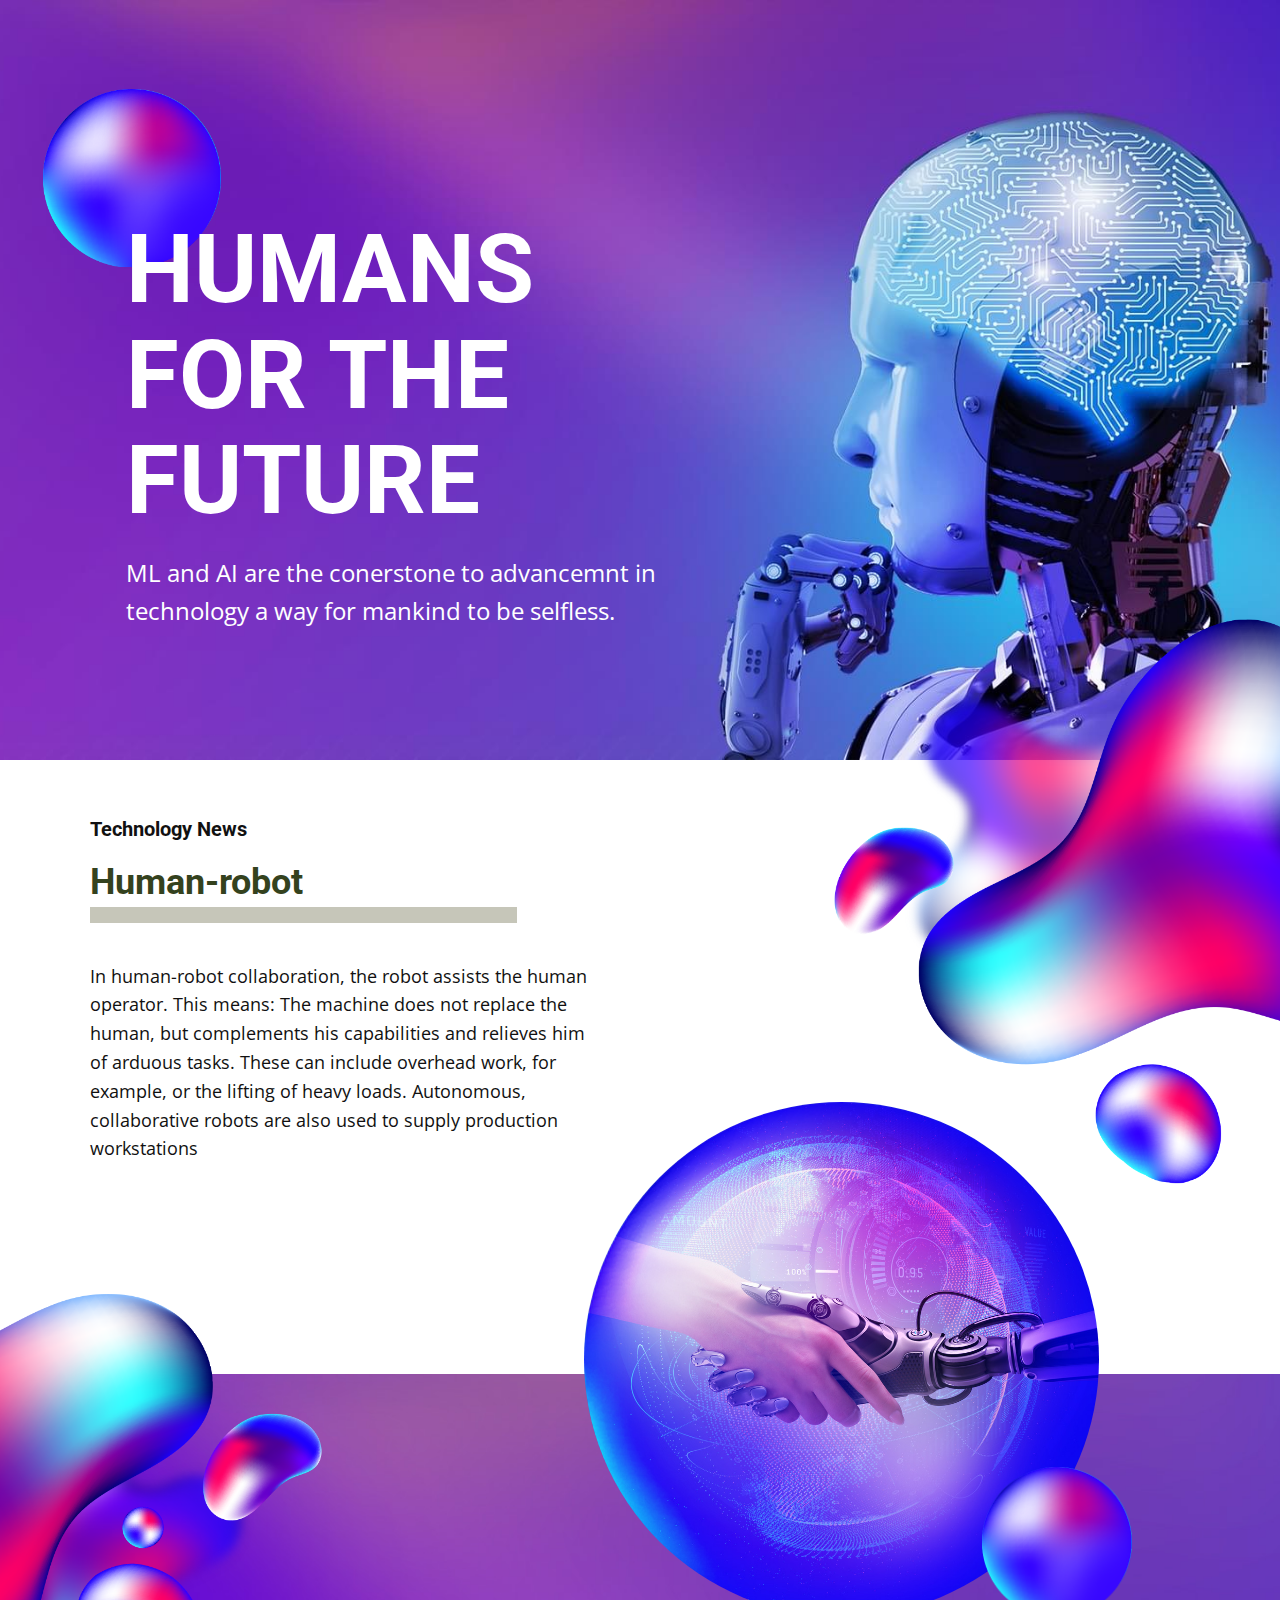
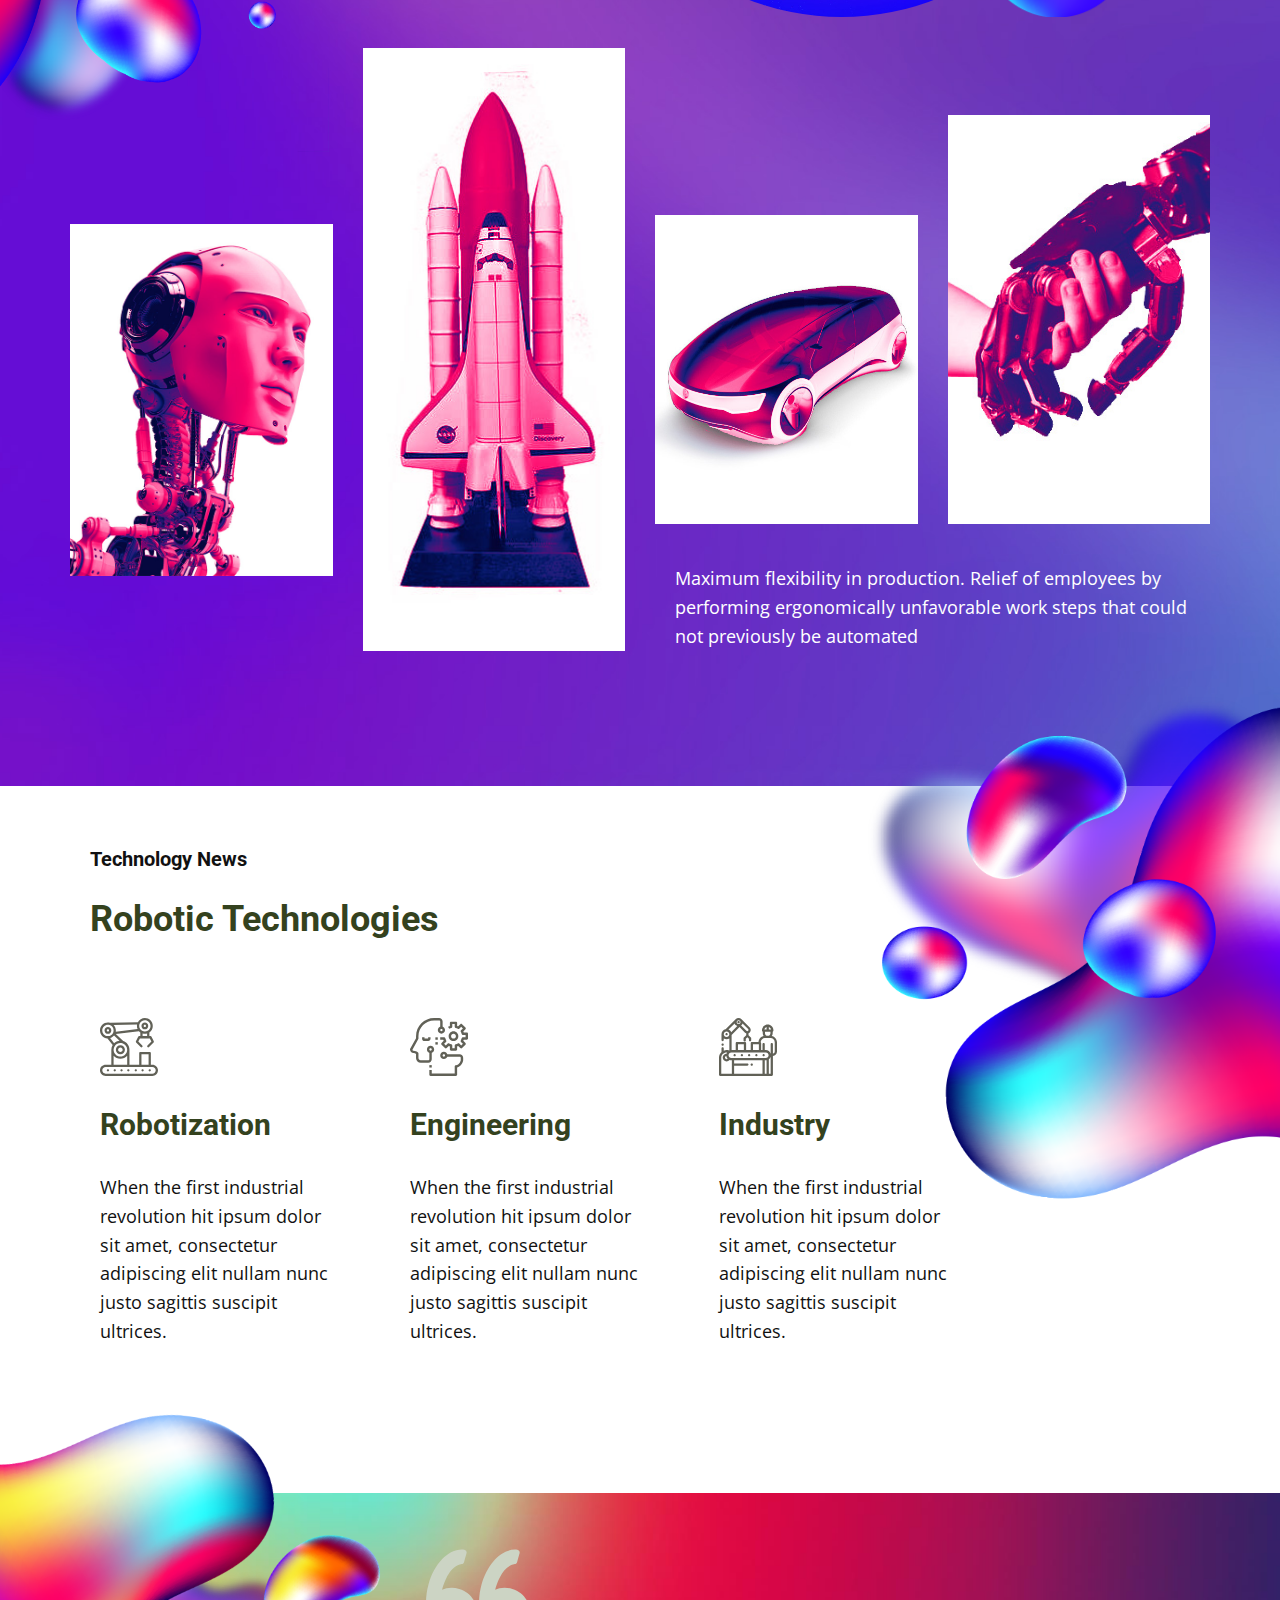
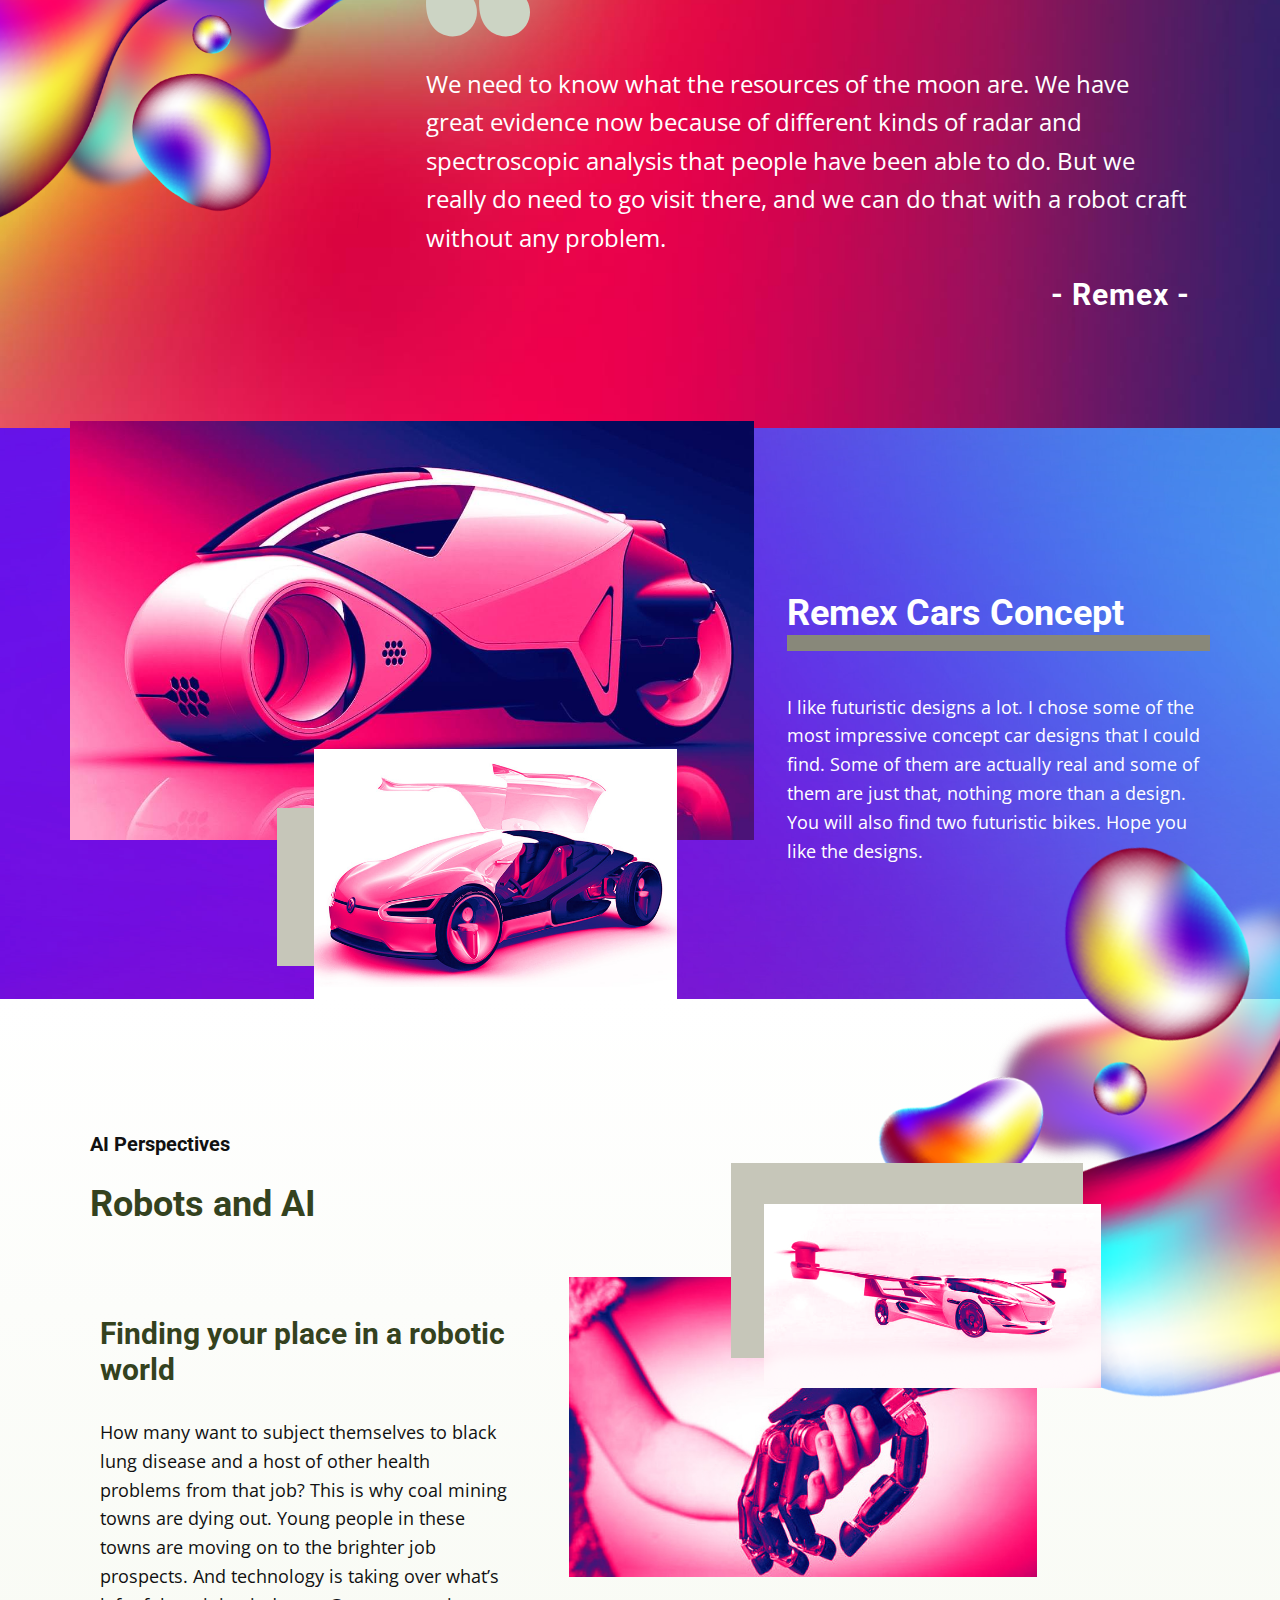
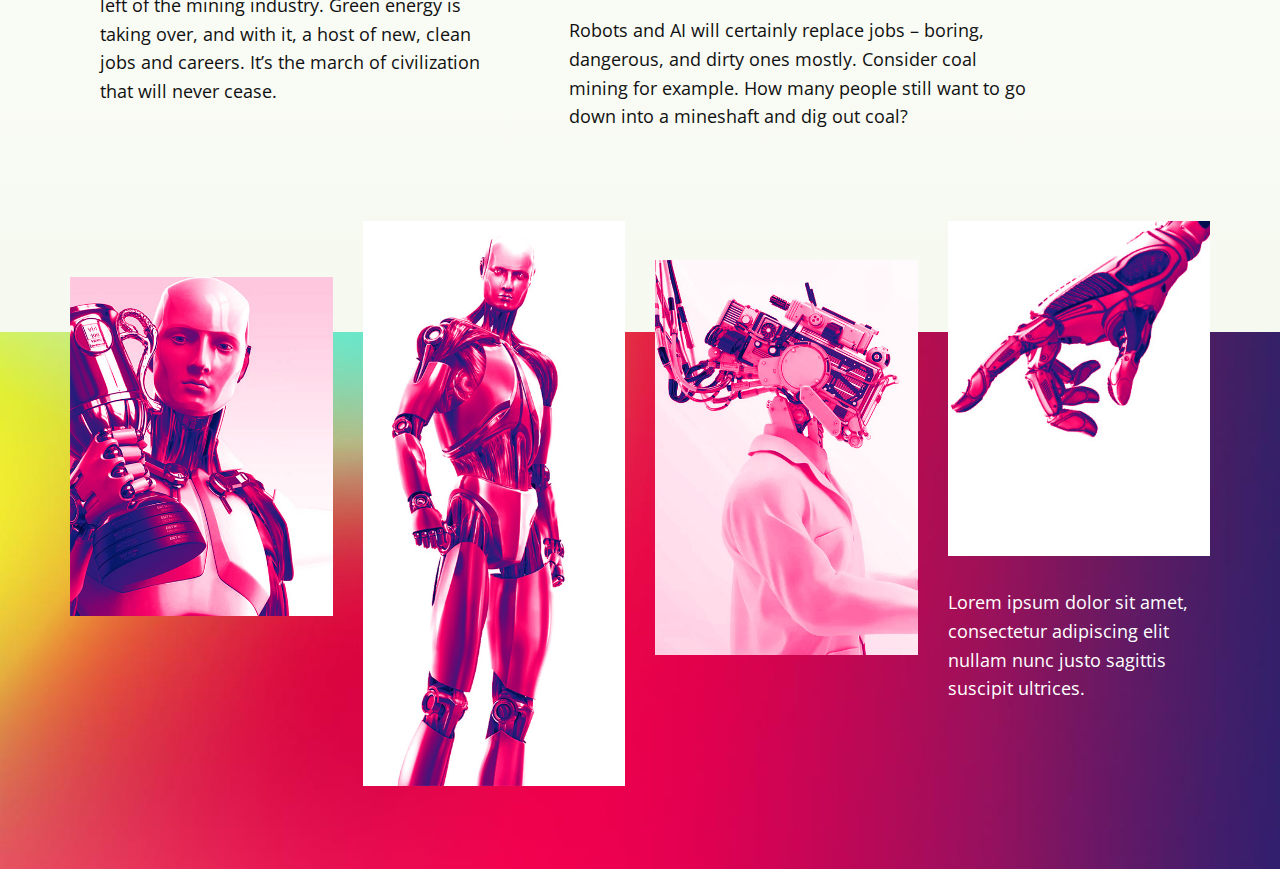
==== commit 5dbf7c70: "modified" ====
--- a/index.html
+++ b/index.html
@@ -70,7 +70,6 @@
           <h2 class="u-text u-text-palette-1-base u-text-2">Human-robot</h2>
           <p class="u-text u-text-3">In human-robot collaboration, the robot assists the human operator. This means: The machine does not replace the human, but complements his capabilities and relieves him of arduous tasks. These can include overhead work, for example,
                         or the lifting of heavy loads. Autonomous, collaborative robots are also used to supply production workstations</p>
-          <a href="https://nicepage.com/k/home-improvement-website-templates" class="u-btn u-button-style u-text-palette-1-base u-btn-1">learn more</a>
         </div>
       </div>
     </section>
@@ -292,19 +291,5 @@
         </div>
       </div>
     </section>
-    
-    
-    <footer class="u-clearfix u-footer u-white u-footer" id="sec-f2e8"><div class="u-clearfix u-sheet u-sheet-1"></div></footer>
-    <section class="u-backlink u-clearfix u-grey-80">
-      <a class="u-link" href="https://nicepage.com/html-templates" target="_blank">
-        <span>Free HTML Templates</span>
-      </a>
-      <p class="u-text">
-        <span>created with</span>
-      </p>
-      <a class="u-link" href="https://nicepage.com/static-site-generator" target="_blank">
-        <span>Static Site Generator</span>
-      </a>. 
-    </section>
-  
-</body></html>+</body>
+</html>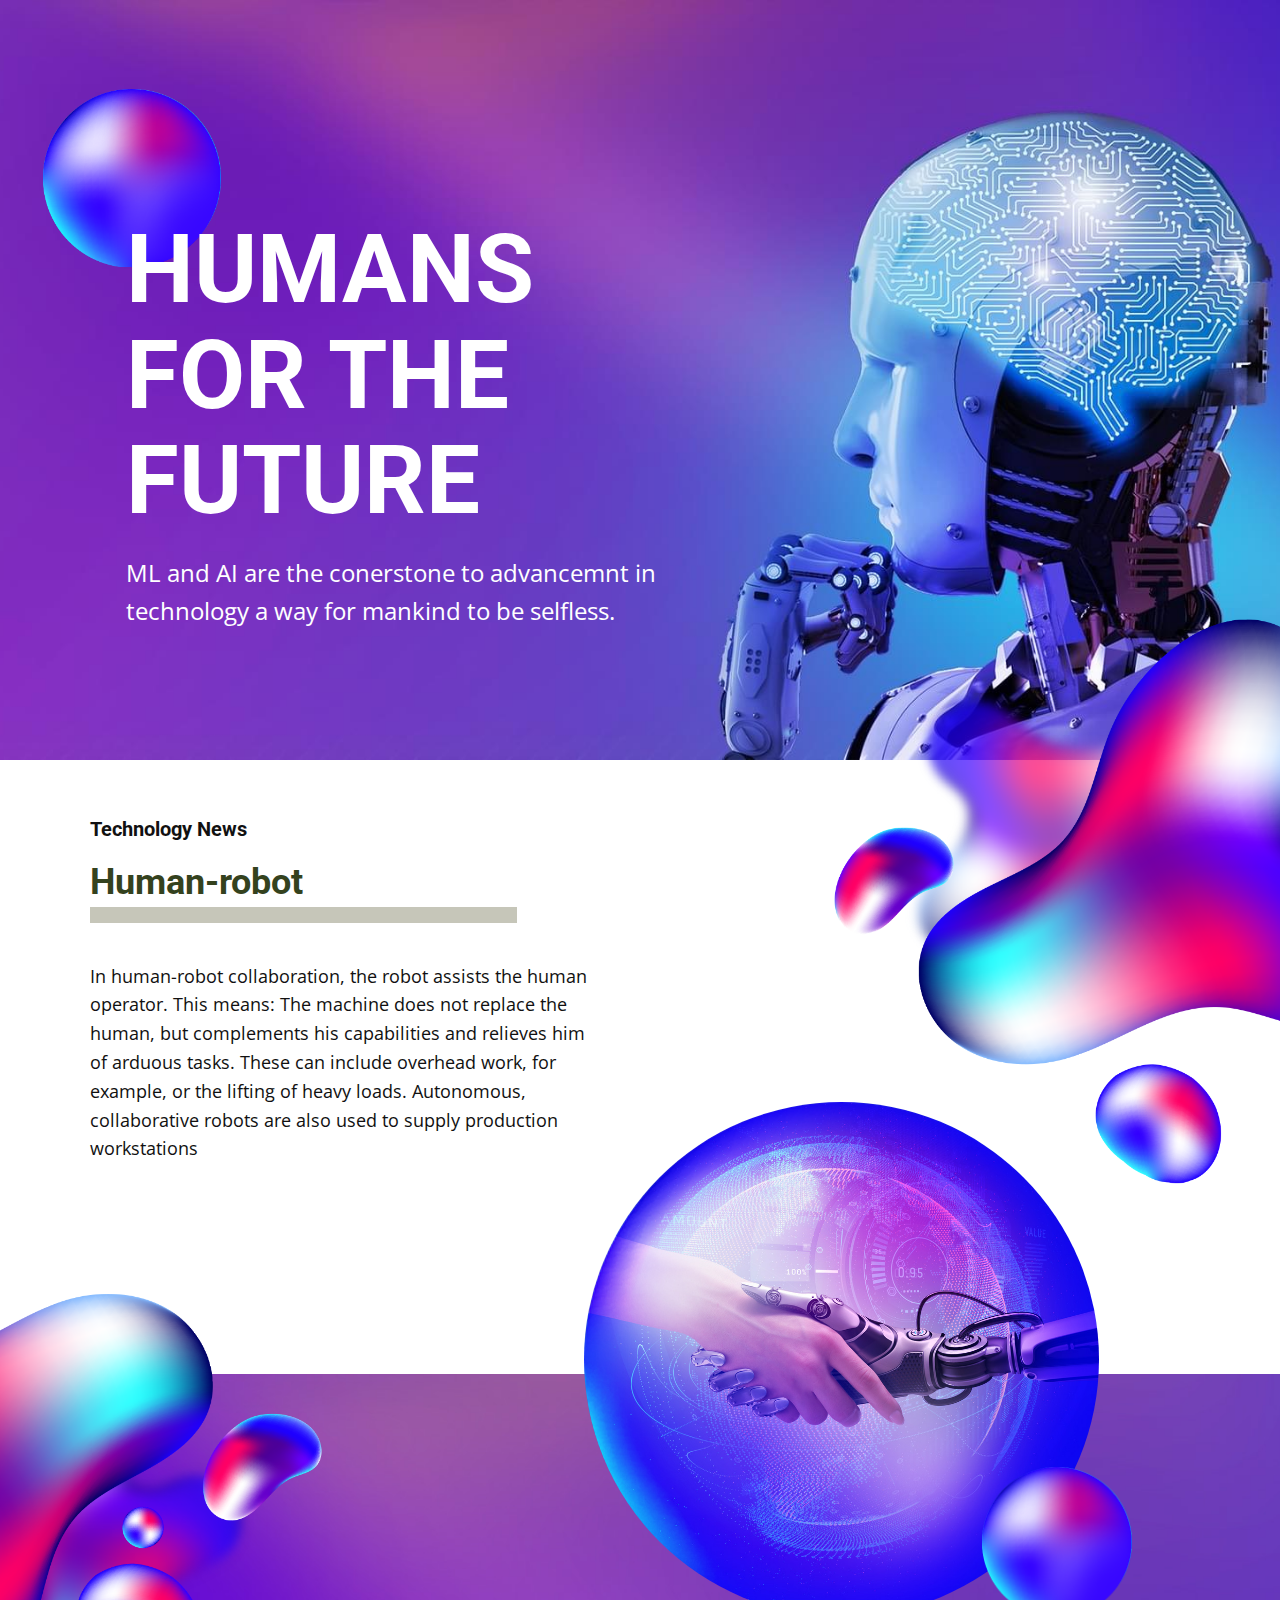
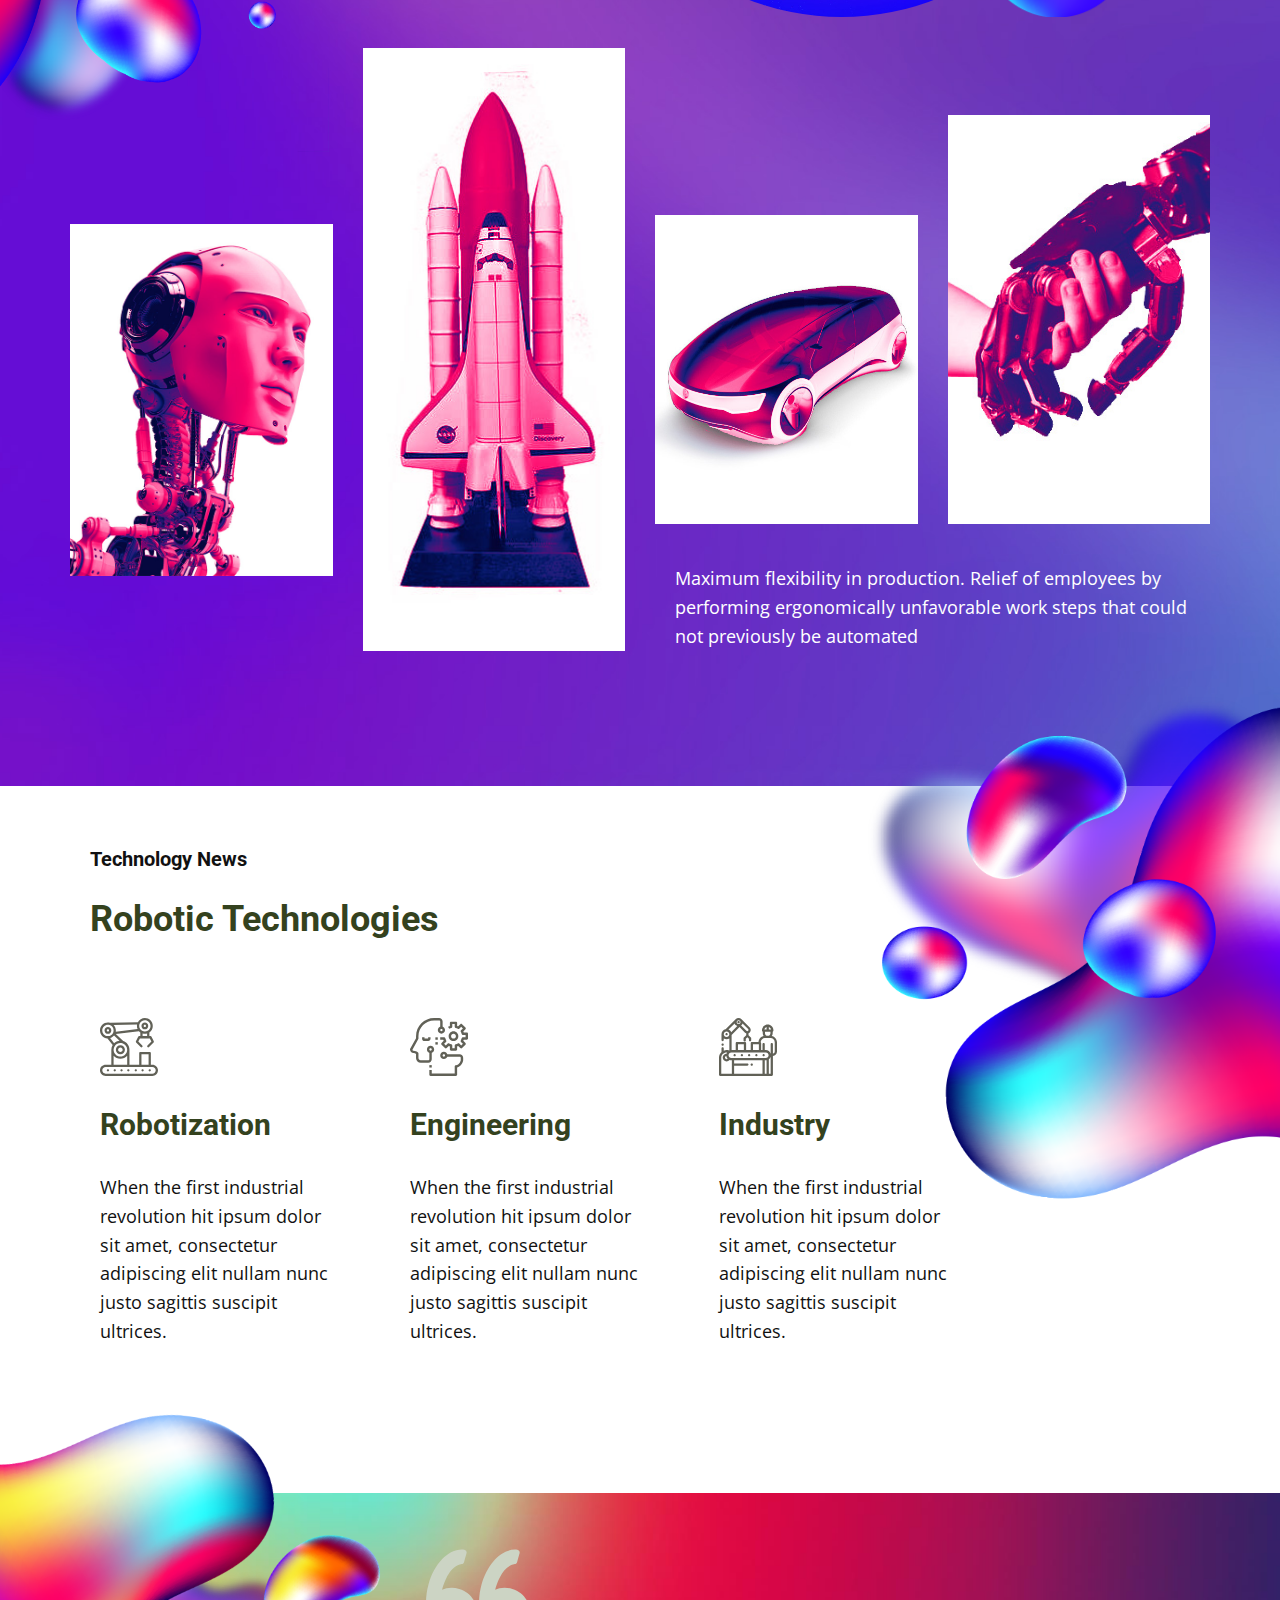
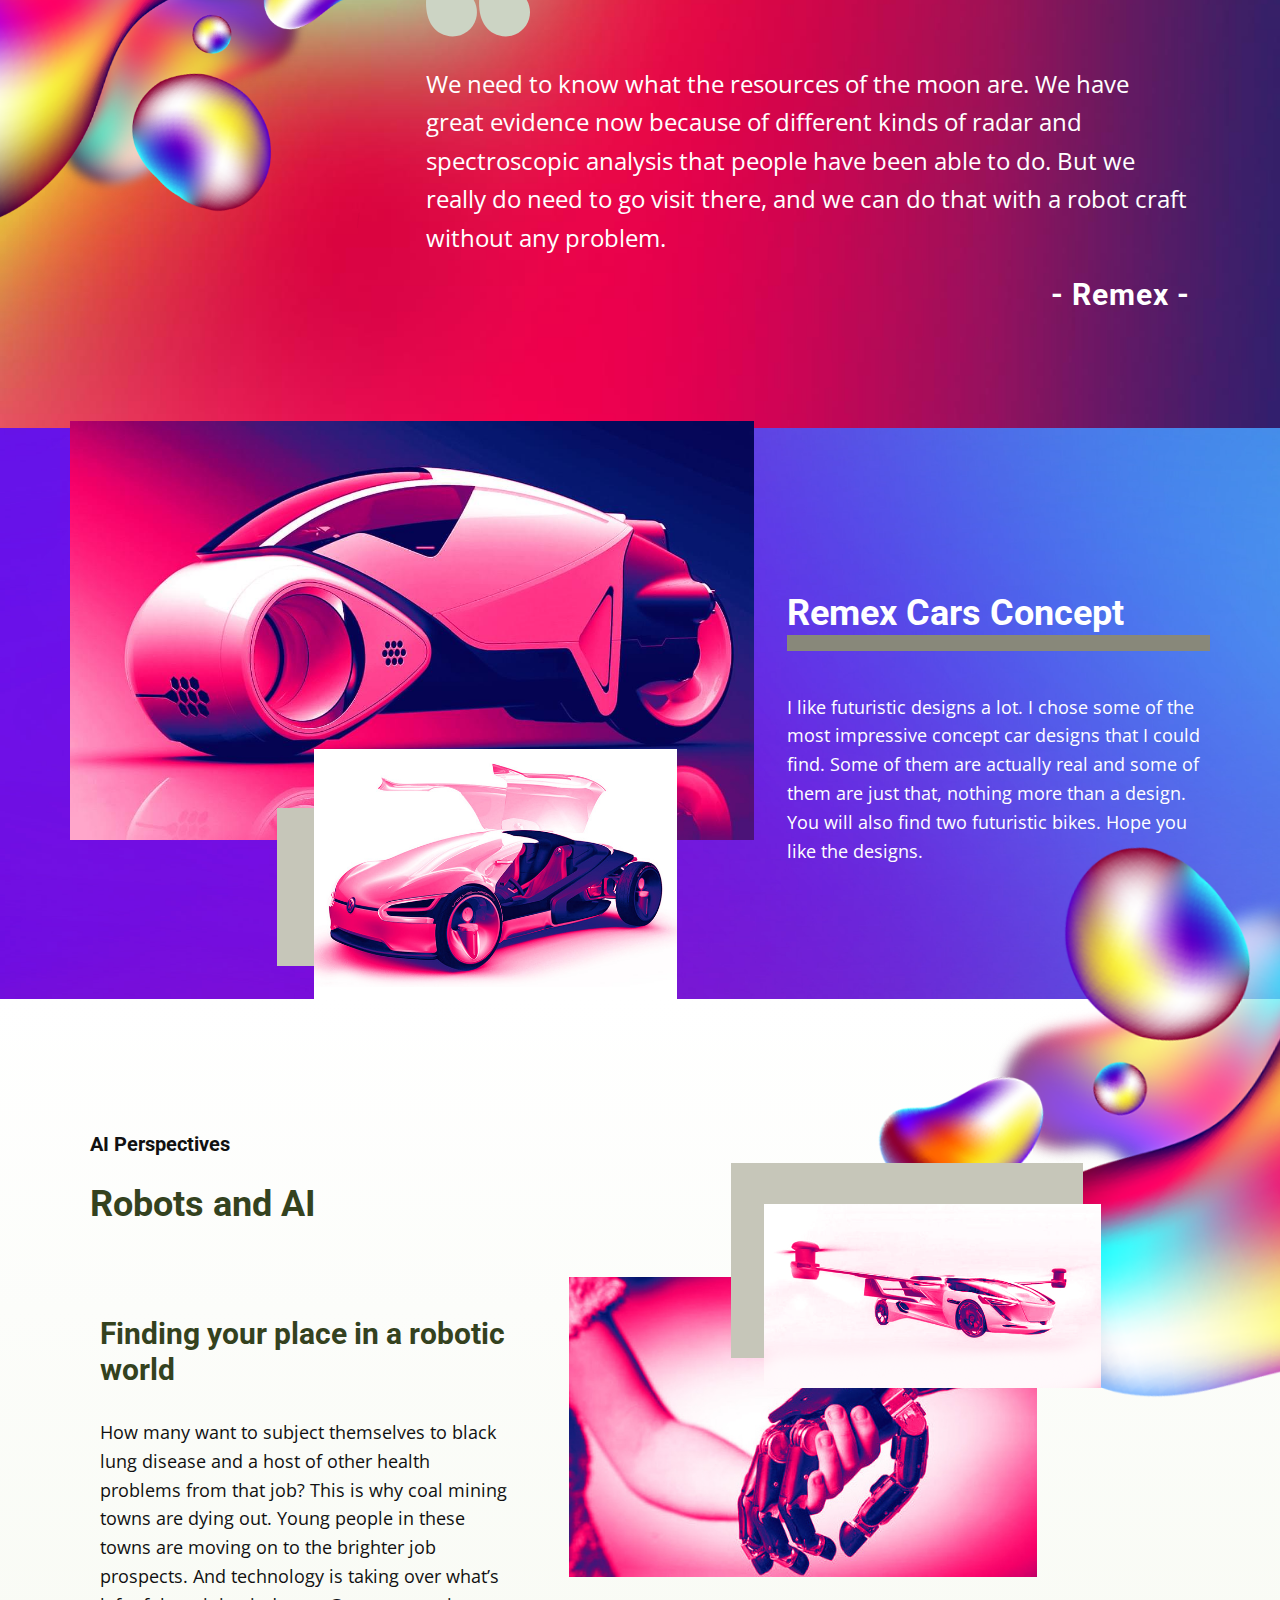
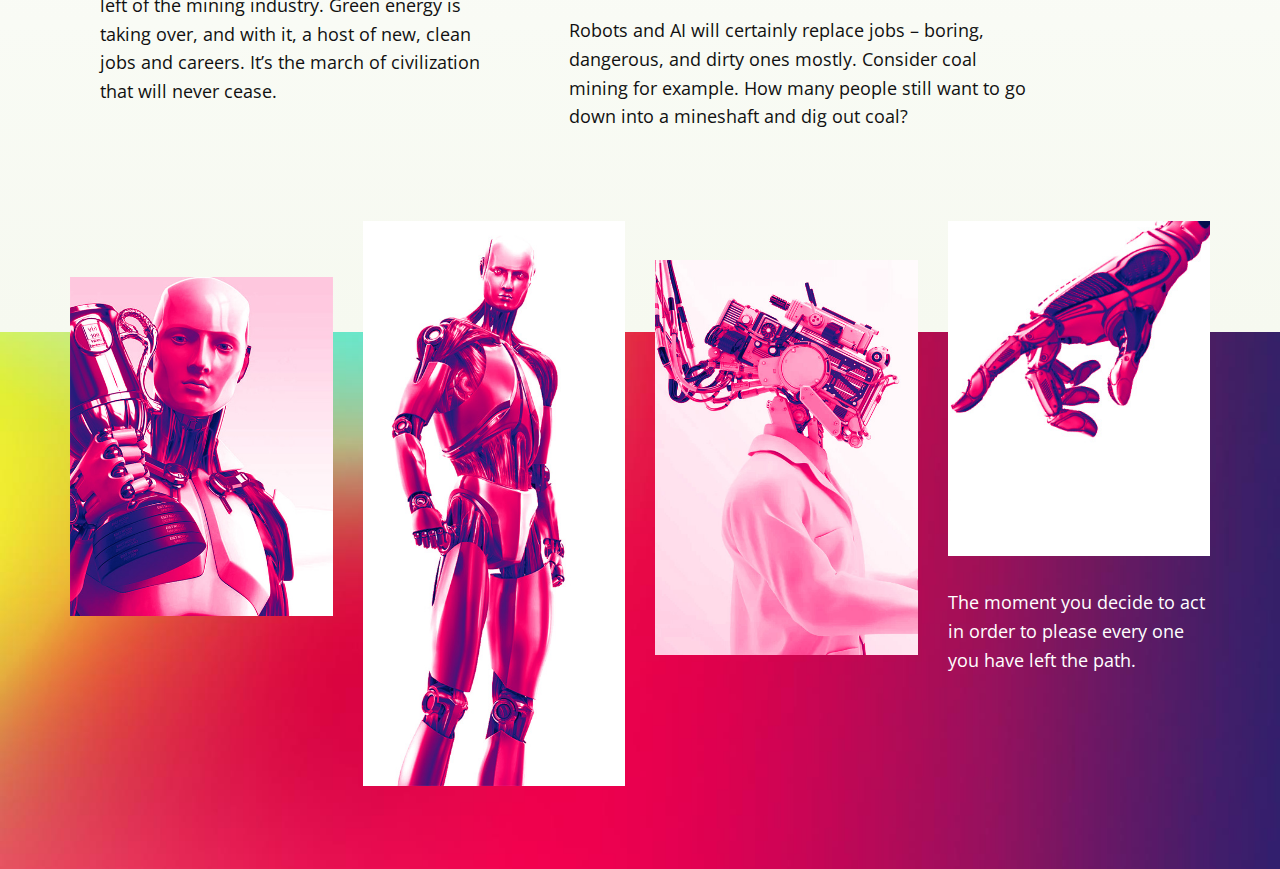
==== commit ab2bb428: "omg error" ====
--- a/index.html
+++ b/index.html
@@ -2,8 +2,7 @@
 <html style="font-size: 16px;" lang="en"><head>
     <meta name="viewport" content="width=device-width, initial-scale=1.0">
     <meta charset="utf-8">
-    <meta name="keywords" content="Humans for the Future, Human-robot, Robotic Technologies, Concept Cars, Robots and AI">
-    <meta name="description" content="">
+ 
     <title>AI Project</title>
     <link rel="stylesheet" href="nicepage.css" media="screen">
     <link rel="stylesheet" href="Home.css" media="screen"> 
@@ -283,7 +282,7 @@
               <div class="u-container-style u-layout-cell u-right-cell u-size-15 u-size-30-md u-layout-cell-4">
                 <div class="u-container-layout">
                   <img class="u-expanded-width u-image u-image-4" src="images/Untitled7.jpg">
-                  <p class="u-text u-text-body-alt-color u-text-1">Lorem ipsum dolor sit amet, consectetur adipiscing elit nullam nunc justo sagittis suscipit ultrices.</p>
+                  <p class="u-text u-text-body-alt-color u-text-1">The moment you decide to act in order to please every one you have left the path.</p>
                 </div>
               </div>
             </div>
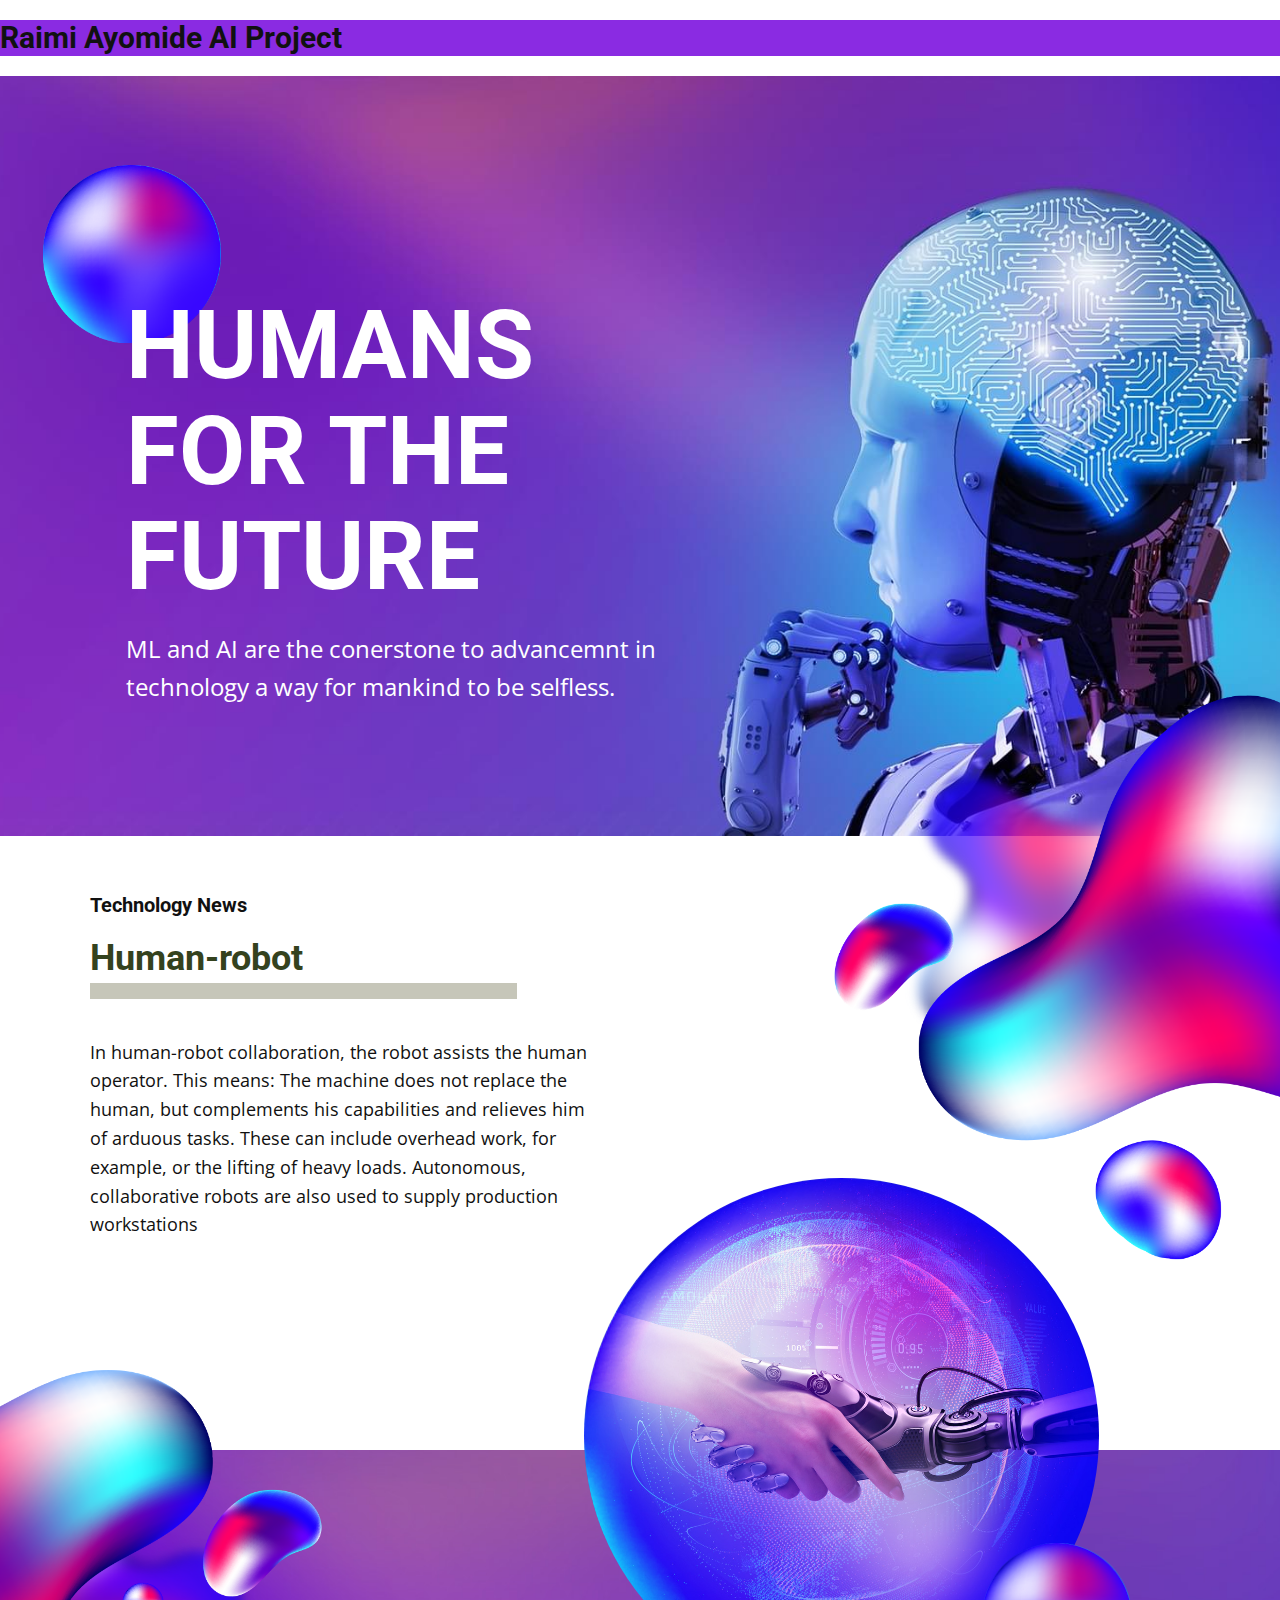
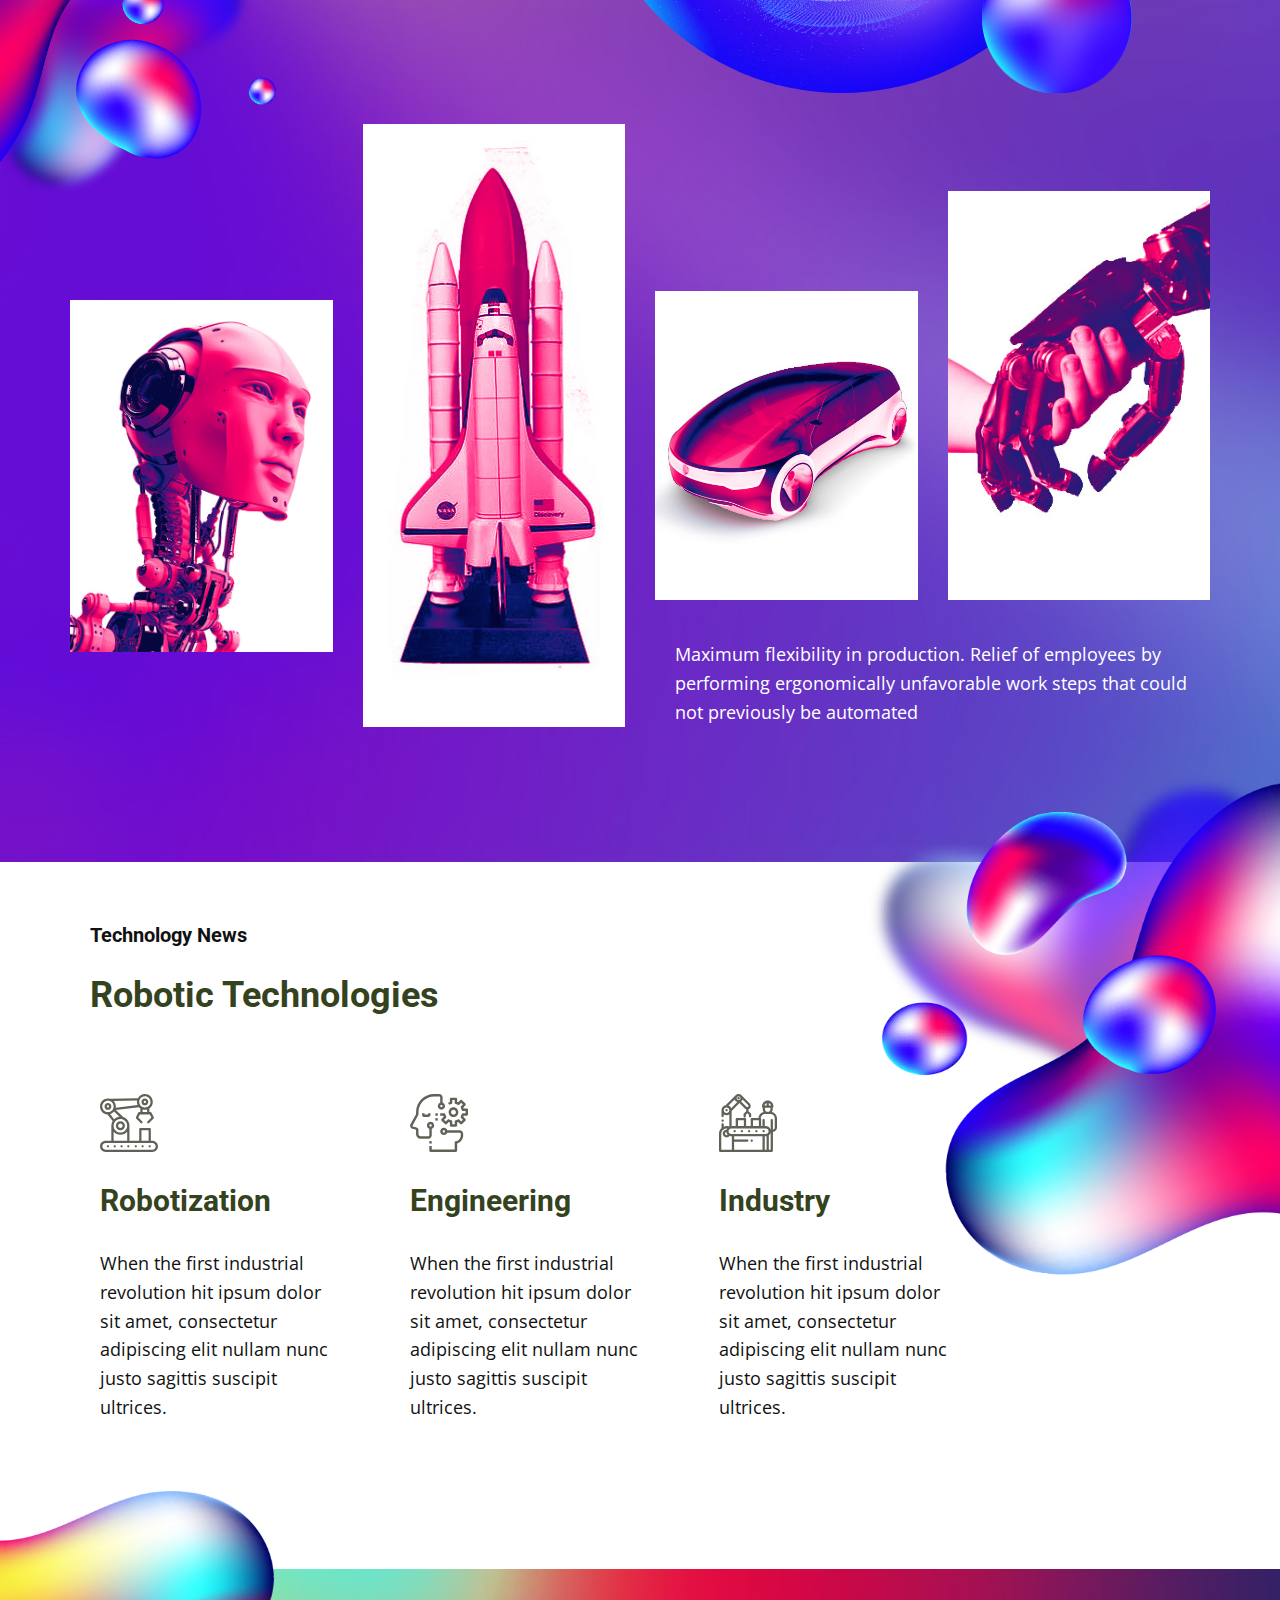
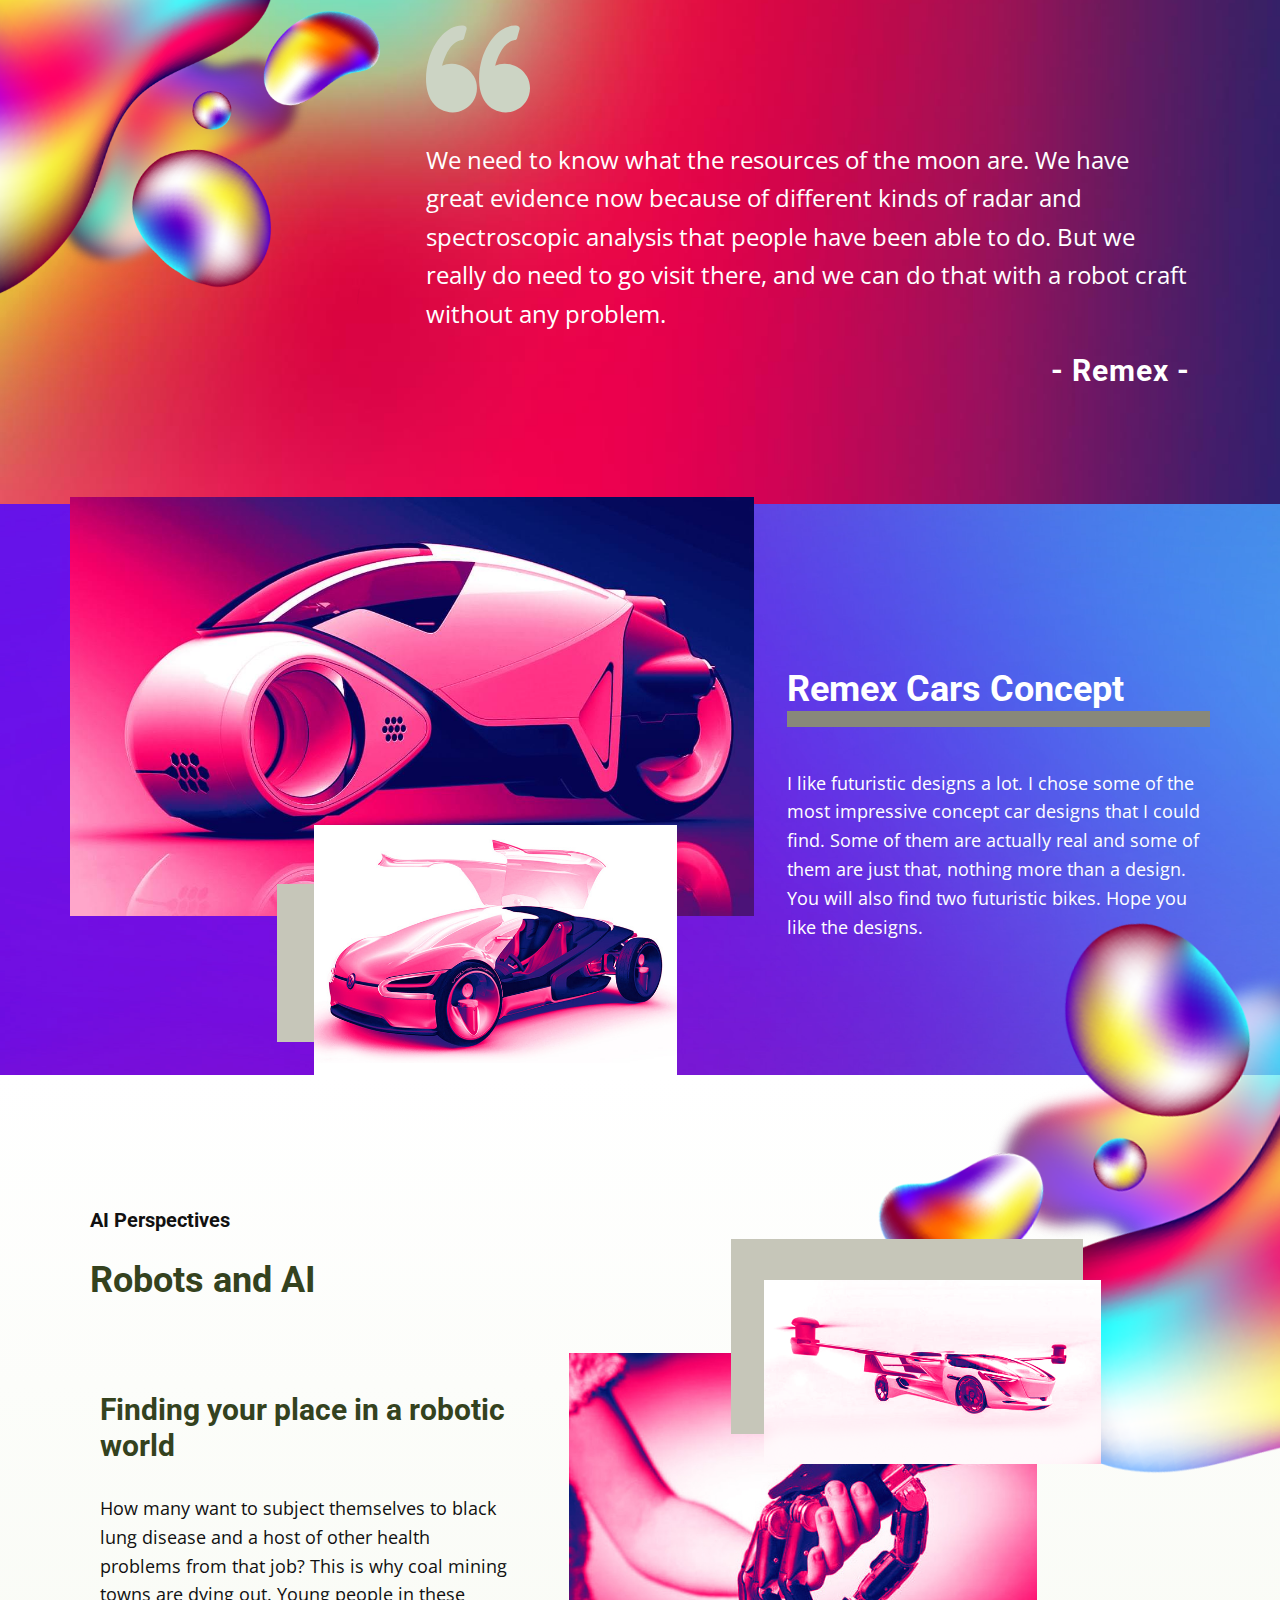
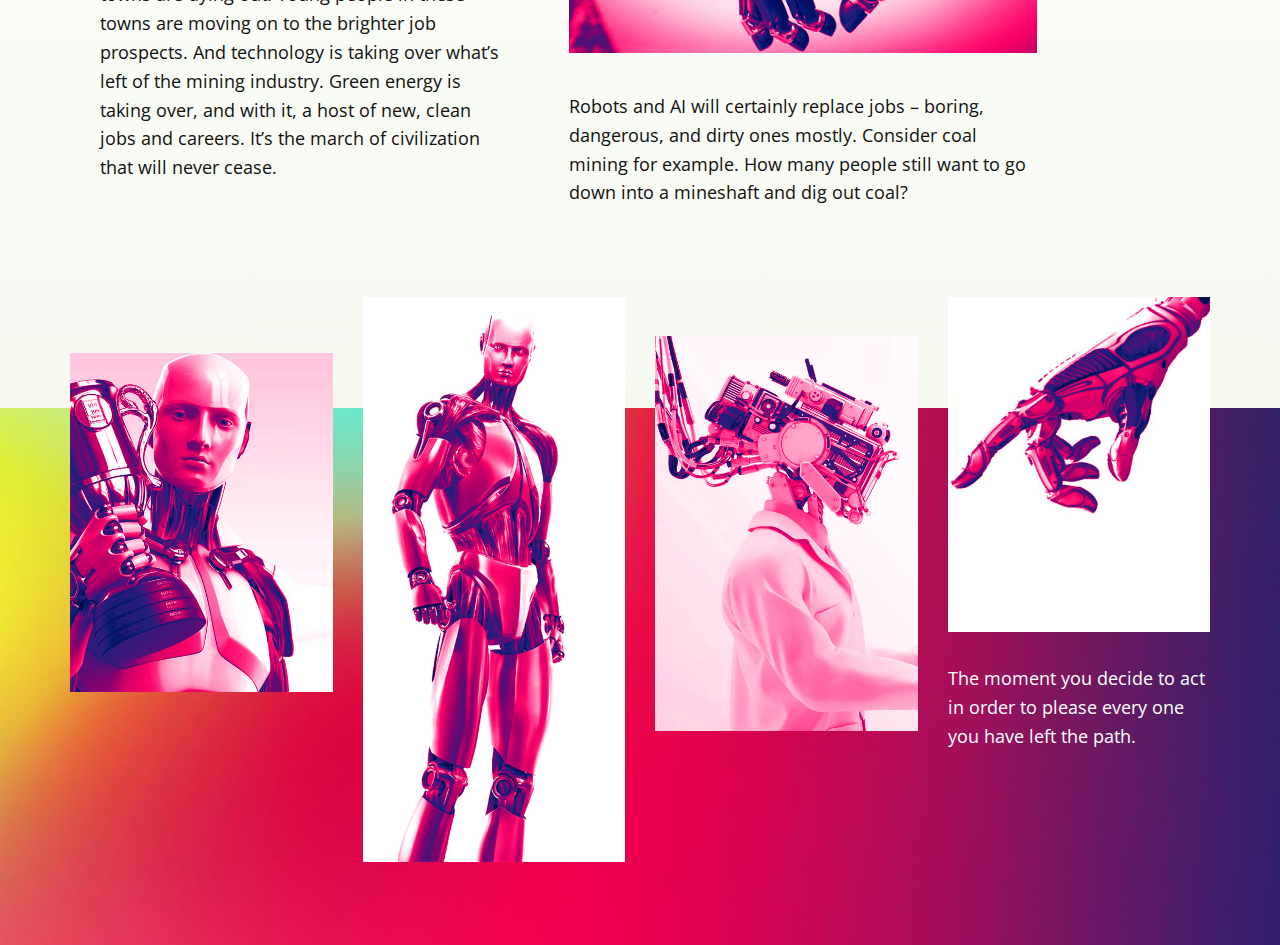
==== commit abe0ea03: "modified commit" ====
--- a/index.html
+++ b/index.html
@@ -6,33 +6,12 @@
     <title>AI Project</title>
     <link rel="stylesheet" href="nicepage.css" media="screen">
     <link rel="stylesheet" href="Home.css" media="screen"> 
-    <script class="u-script" type="text/javascript" src="jquery.js" defer=""></script>
-    <script class="u-script" type="text/javascript" src="nicepage.js" defer=""></script>
-    <meta name="generator" content="Nicepage 5.7.9, nicepage.com">
     <link id="u-theme-google-font" rel="stylesheet" href="https://fonts.googleapis.com/css?family=Roboto:100,100i,300,300i,400,400i,500,500i,700,700i,900,900i|Open+Sans:300,300i,400,400i,500,500i,600,600i,700,700i,800,800i">
-    
-    
-    
-    
-    
-    
-    
-    
-    
-    <script type="application/ld+json">{
-		"@context": "http://schema.org",
-		"@type": "Organization",
-		"name": "",
-		"logo": "images/default-logo.png"
-}</script>
-    <meta name="theme-color" content="#34421e">
-    <meta property="og:title" content="Home">
-    <meta property="og:type" content="website">
-  <meta data-intl-tel-input-cdn-path="intlTelInput/"></head>
-  <body data-home-page="Home.html" data-home-page-title="Home" class="u-body u-xl-mode" data-lang="en">
-
-          
-        
+         </head>
+ 
+ 
+         <body data-home-page="Home.html" data-home-page-title="Home" class="u-body u-xl-mode" data-lang="en">
+    <div class="remexheader"><h3>Raimi Ayomide AI Project</h3></div>
           <div class="u-nav-container-collapse">
             <div class="u-align-center u-black u-container-style u-inner-container-layout u-opacity u-opacity-95 u-sidenav">
               <div class="u-inner-container-layout u-sidenav-overflow">
@@ -290,5 +269,6 @@
         </div>
       </div>
     </section>
+    <footer class="remexfoot"></footer>
 </body>
 </html>--- a/Home.css
+++ b/Home.css
@@ -2,7 +2,10 @@
   background-image: url("images/robotgradientintro2.jpg");
   background-position: 50% 50%;
 }
-
+.remexheader{
+  background-color: blueviolet;
+  height:100%;
+}
 .u-section-1 .u-sheet-1 {
   min-height: 760px;
 }
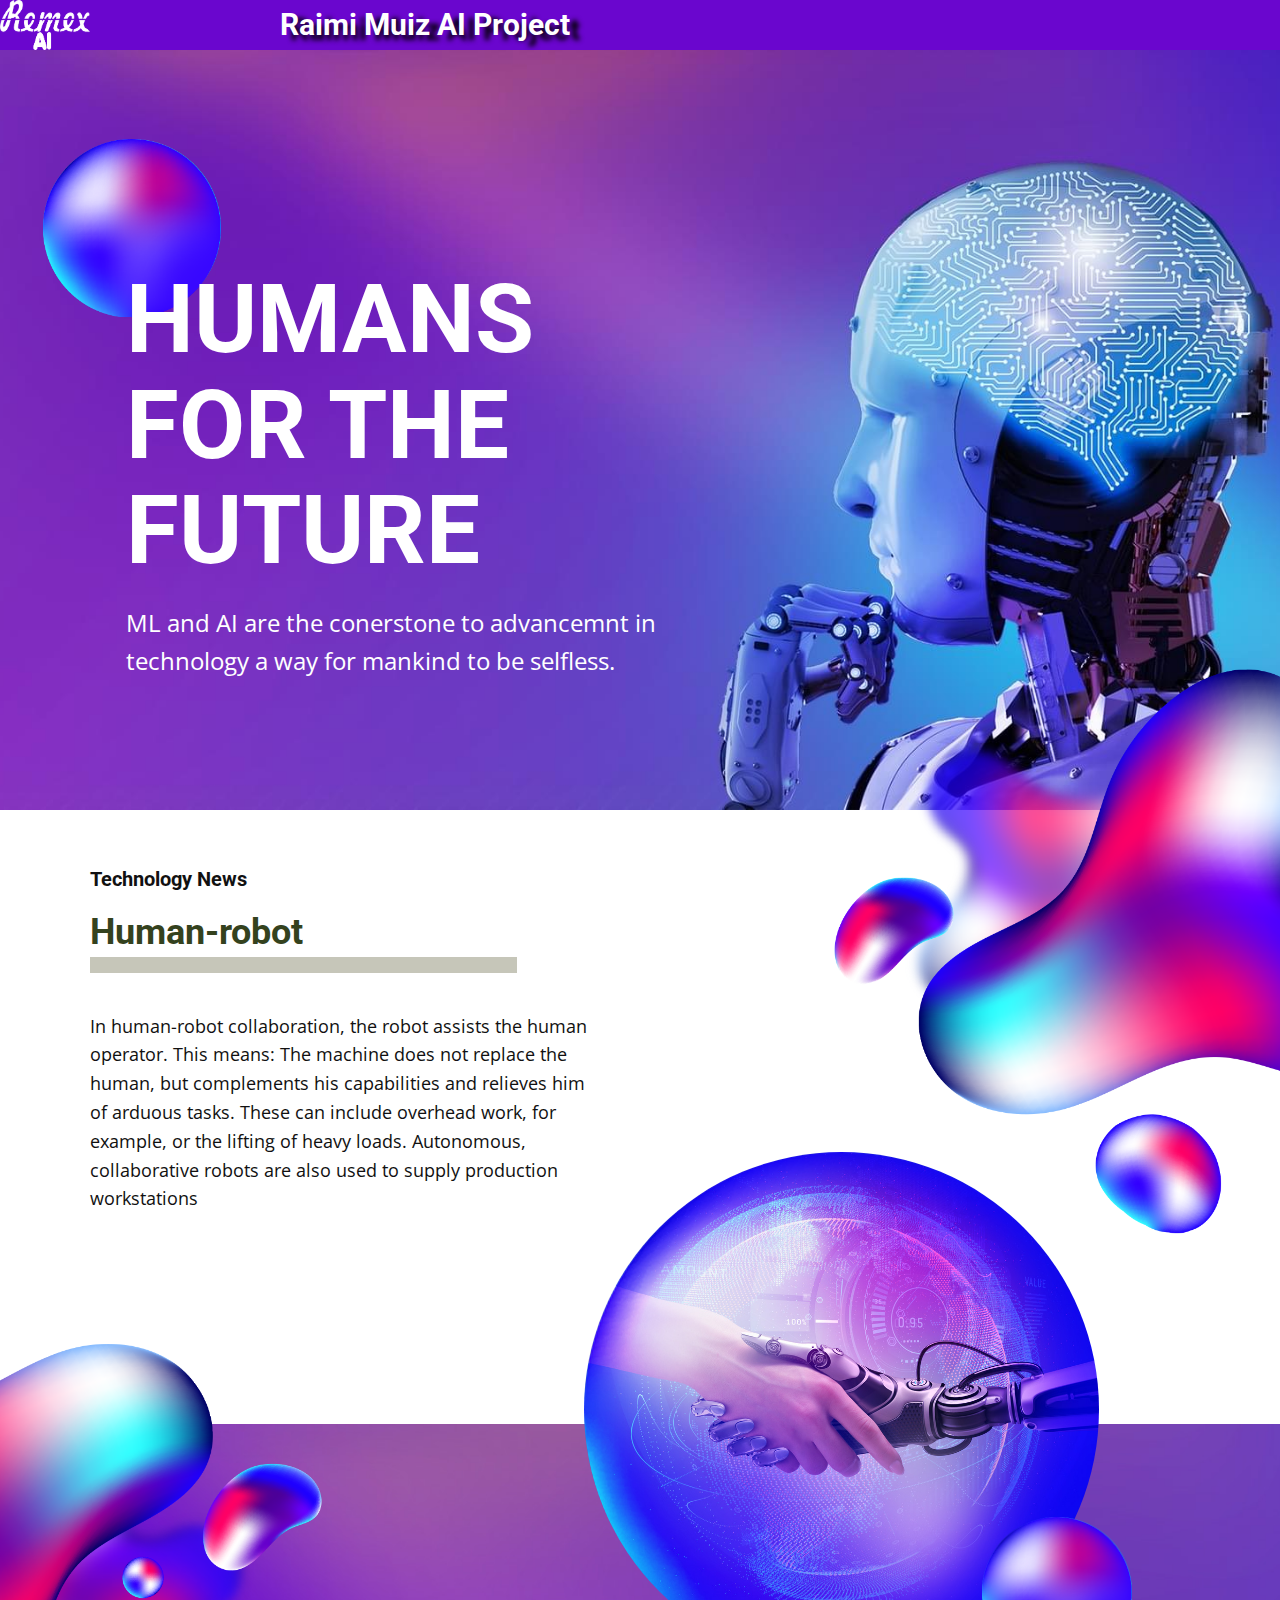
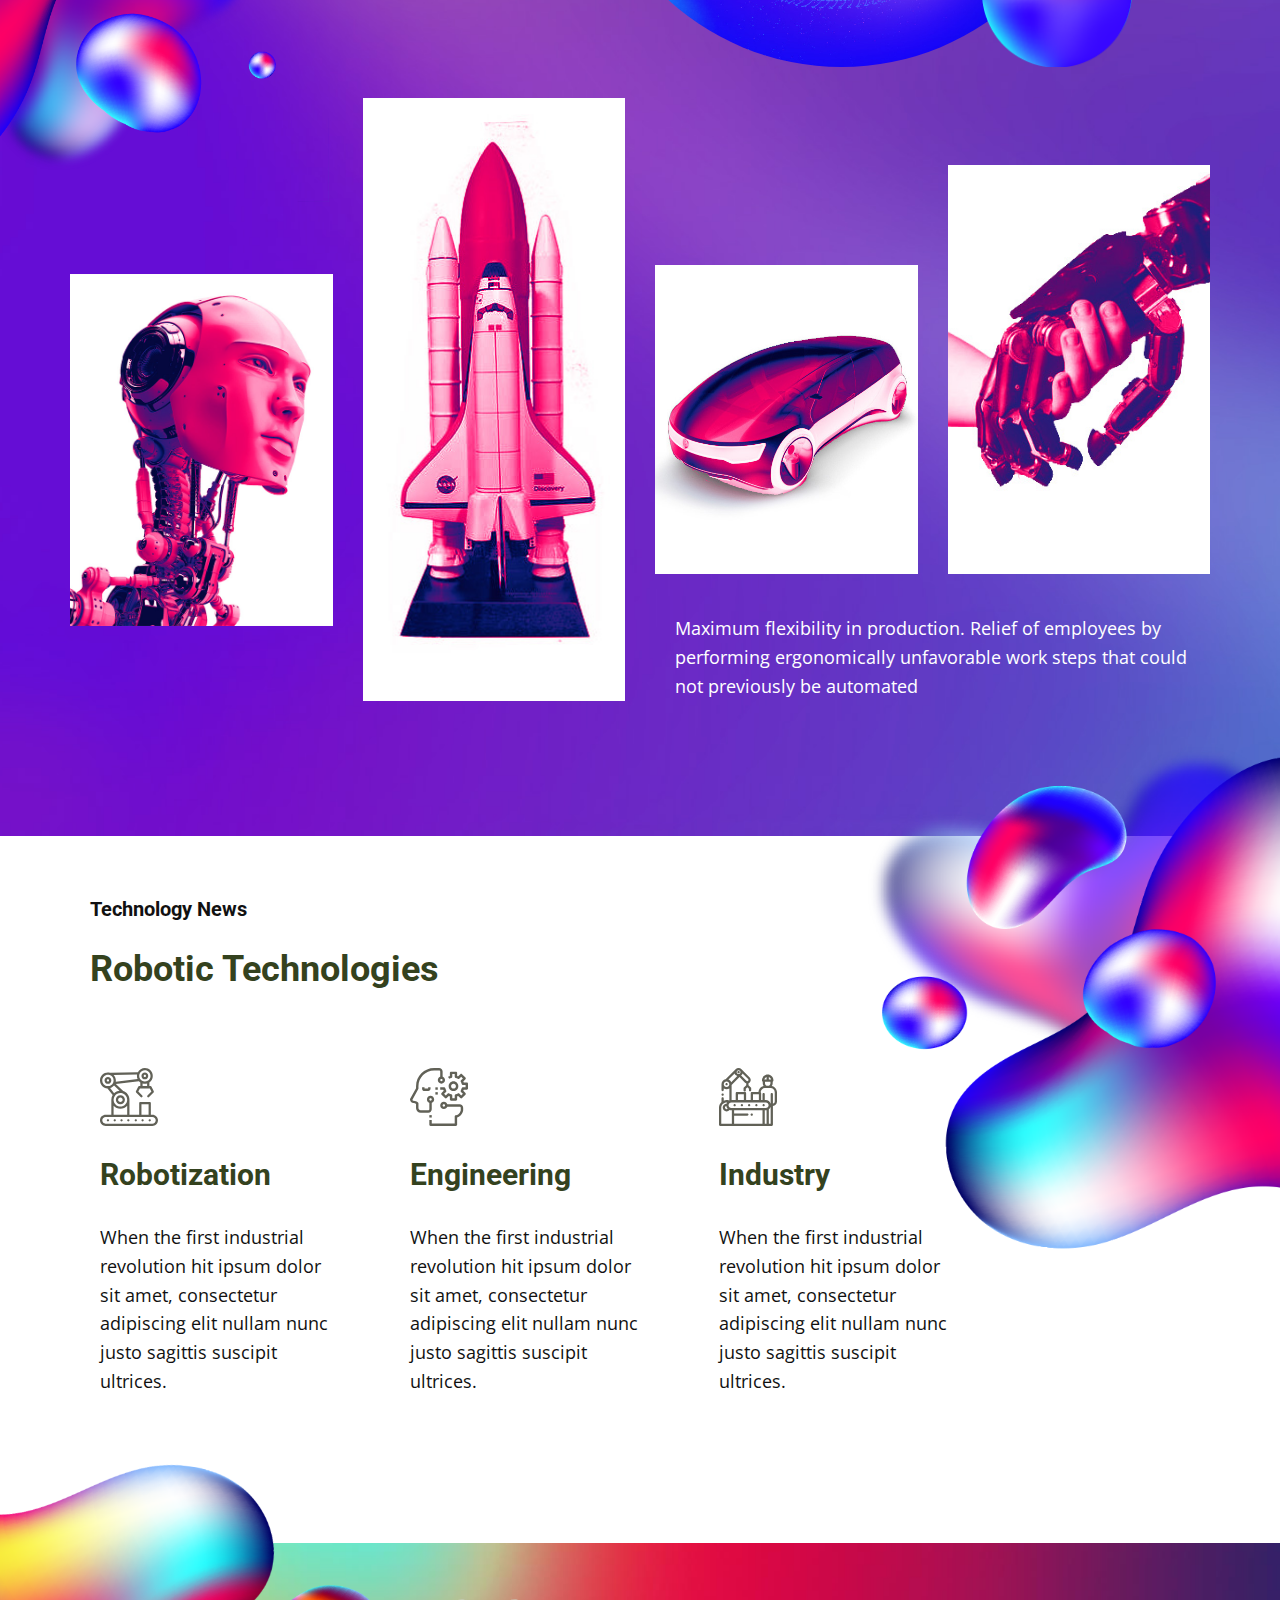
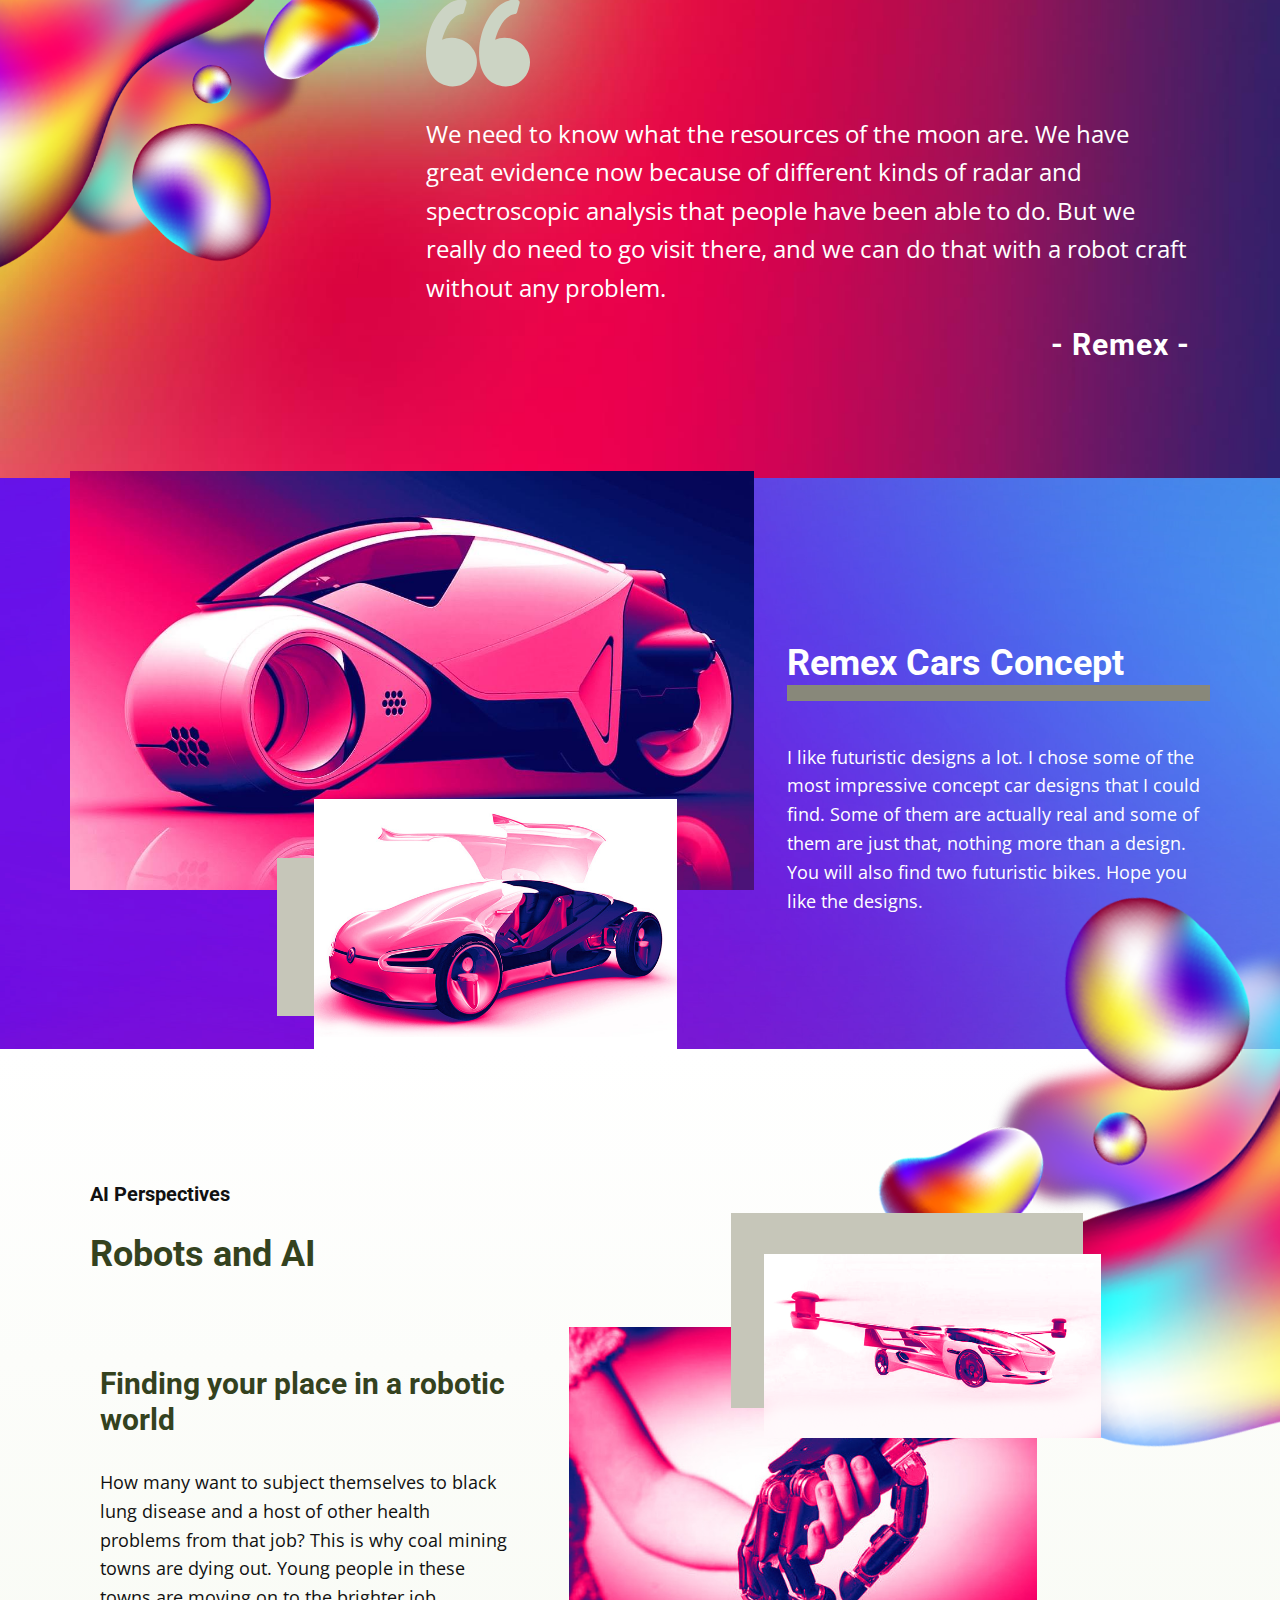
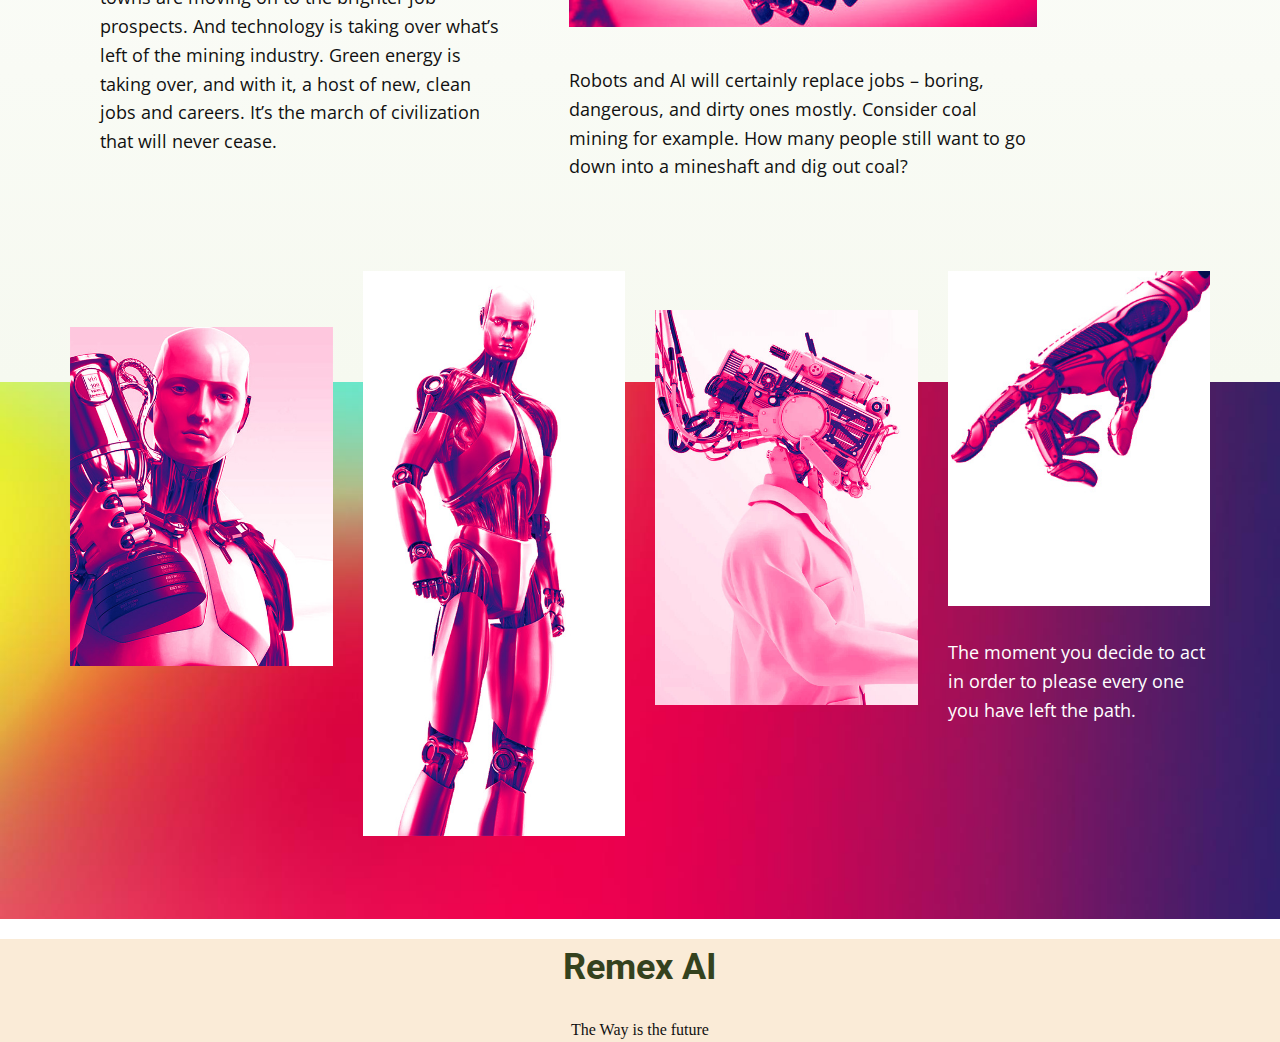
==== commit 1789c310: "footer and header" ====
--- a/index.html
+++ b/index.html
@@ -11,16 +11,11 @@
  
  
          <body data-home-page="Home.html" data-home-page-title="Home" class="u-body u-xl-mode" data-lang="en">
-    <div class="remexheader"><h3>Raimi Ayomide AI Project</h3></div>
+          <header class="remexheader"><img src="./images/anotherone.png" height="50" width="90"><h3 class="remex">Raimi Muiz AI Project</h3></header>
           <div class="u-nav-container-collapse">
             <div class="u-align-center u-black u-container-style u-inner-container-layout u-opacity u-opacity-95 u-sidenav">
               <div class="u-inner-container-layout u-sidenav-overflow">
-                <div class="u-menu-close"></div>
-                <ul class="u-align-center u-nav u-popupmenu-items u-unstyled u-nav-2"><li class="u-nav-item"><a class="u-button-style u-nav-link" href="Home.html">Home</a>
-</li><li class="u-nav-item"><a class="u-button-style u-nav-link" href="About.html">About</a>
-</li><li class="u-nav-item"><a class="u-button-style u-nav-link" href="Contact.html">Contact</a>
-</li></ul>
-              </div>
+               
             </div>
             <div class="u-black u-menu-overlay u-opacity u-opacity-70"></div>
           </div>
@@ -269,6 +264,7 @@
         </div>
       </div>
     </section>
-    <footer class="remexfoot"></footer>
+    <footer class="remexfooter"><h2 class="foot"><a href="#">Remex AI</a></h2>
+    The Way is the future</footer>
 </body>
 </html>--- a/nicepage.css
+++ b/nicepage.css
@@ -5,12 +5,12 @@
 .u-locked-block {
   pointer-events: none!important;
 }
-/*! normalize.css v4.1.1 | MIT License | github.com/necolas/normalize.css */
 html {
   font-family: sans-serif;
   -ms-text-size-adjust: 100%;
   -webkit-text-size-adjust: 100%;
 }
+
 body {
   margin: 0;
 }
@@ -20,7 +20,6 @@
 figcaption,
 figure,
 footer,
-header,
 main,
 menu,
 nav,
@@ -2716,12 +2715,11 @@
 aside,
 .u-sidebar-block,
 section,
-header,
+
 footer {
   position: relative;
 }
 section > *,
-header > *,
 footer > *,
 .u-sheet > *,
 .u-section-row > * {
@@ -12181,10 +12179,6 @@
 }
 .u-stick-footer .u-footer {
   margin-top: auto;
-}
-.u-hide-header .u-header,
-.u-hide-footer .u-footer {
-  display: none;
 }
 .u-absolute-hcenter {
   left: 50% !important;
--- a/Home.css
+++ b/Home.css
@@ -3,13 +3,34 @@
   background-position: 50% 50%;
 }
 .remexheader{
-  background-color: blueviolet;
-  height:100%;
+  background-color: rgb(106, 6, 206);
+  height: 100%;
+  margin: 0;
+  text-align: center;
+  font-family: Calibri;
+  position: sticky;
+  display: flex;
+  align-items: center;
+}
+.remex{
+  margin: 0;
+  color: white;
+  margin-left: 190px;
+  text-shadow: 10px 5px 5px black;
+}
+.remexfooter{
+  text-align: center;
+  background-color: antiquewhite;
+  font-family: Calibri;
+  margin: 0;
+  position: sticky;
+}
+.foot{
+margin: 0;
 }
 .u-section-1 .u-sheet-1 {
   min-height: 760px;
 }
-
 .u-section-1 .u-image-1 {
   width: 178px;
   height: 178px;
